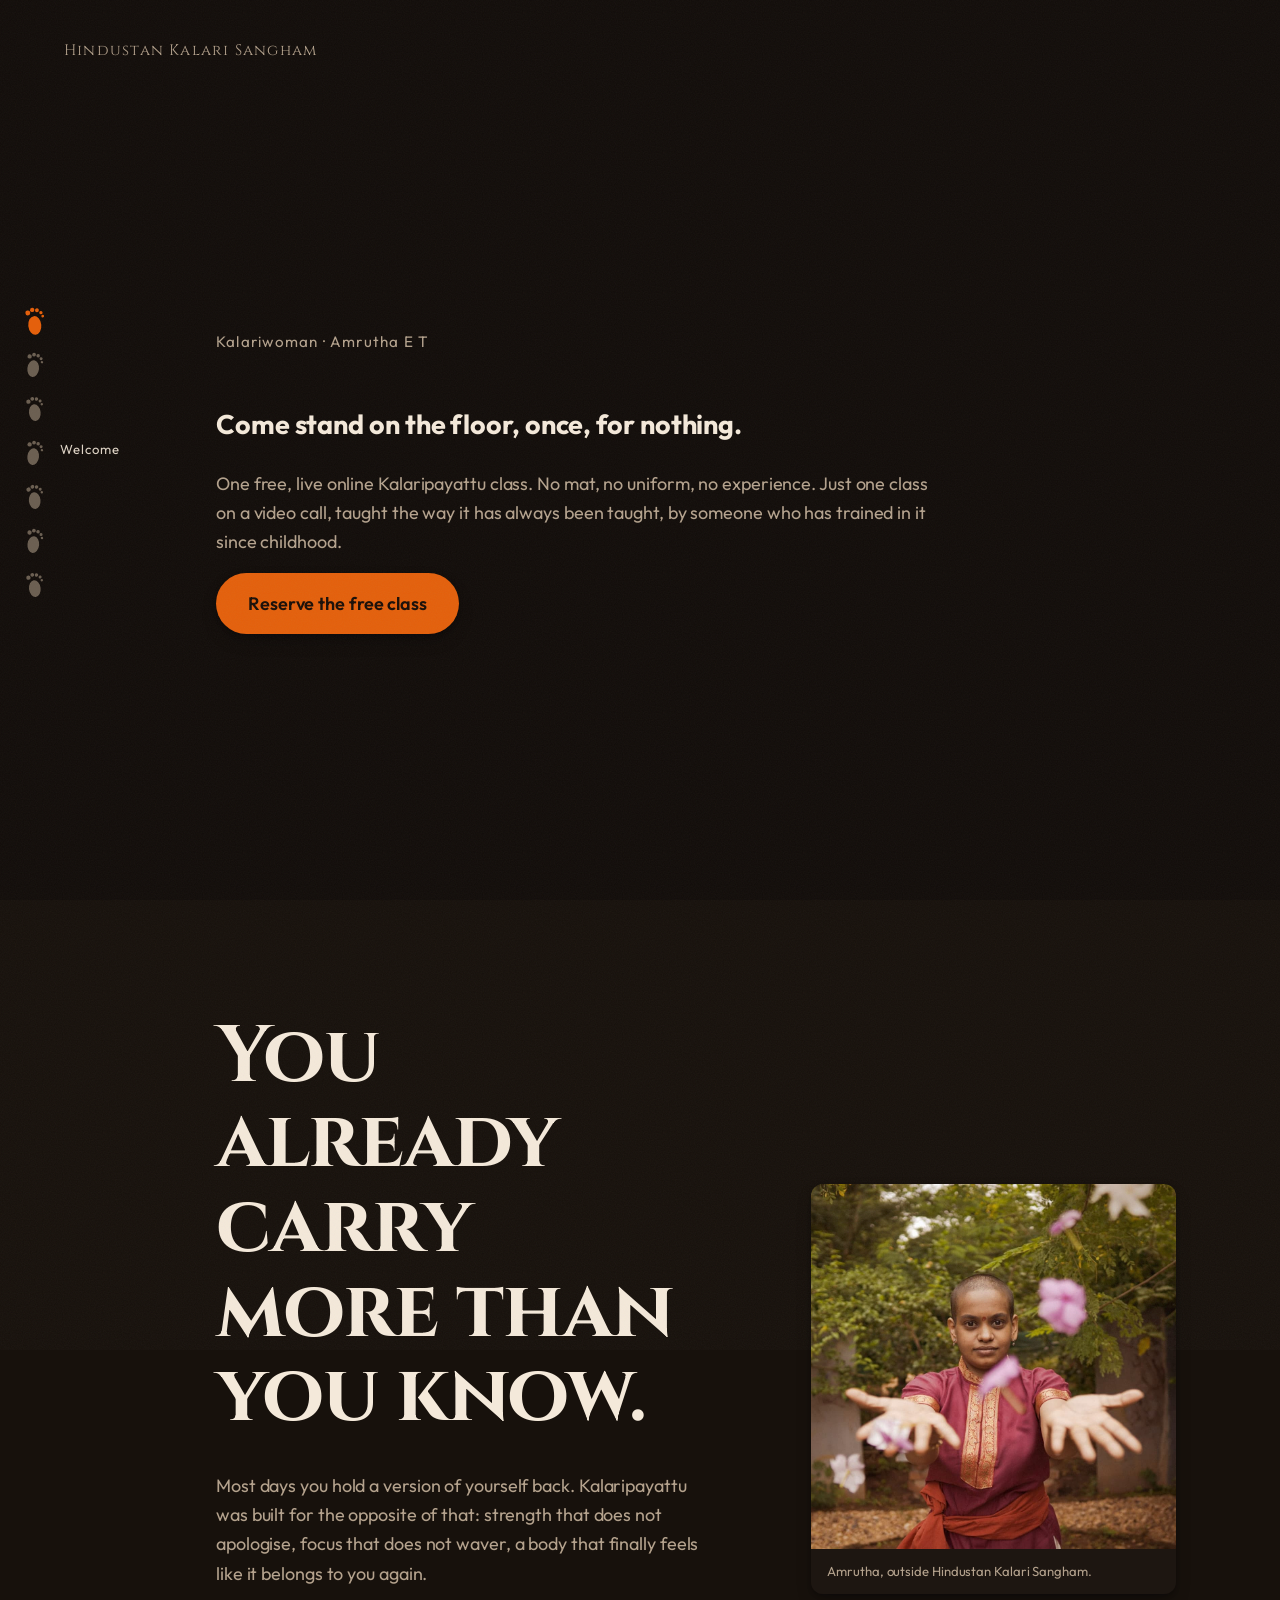
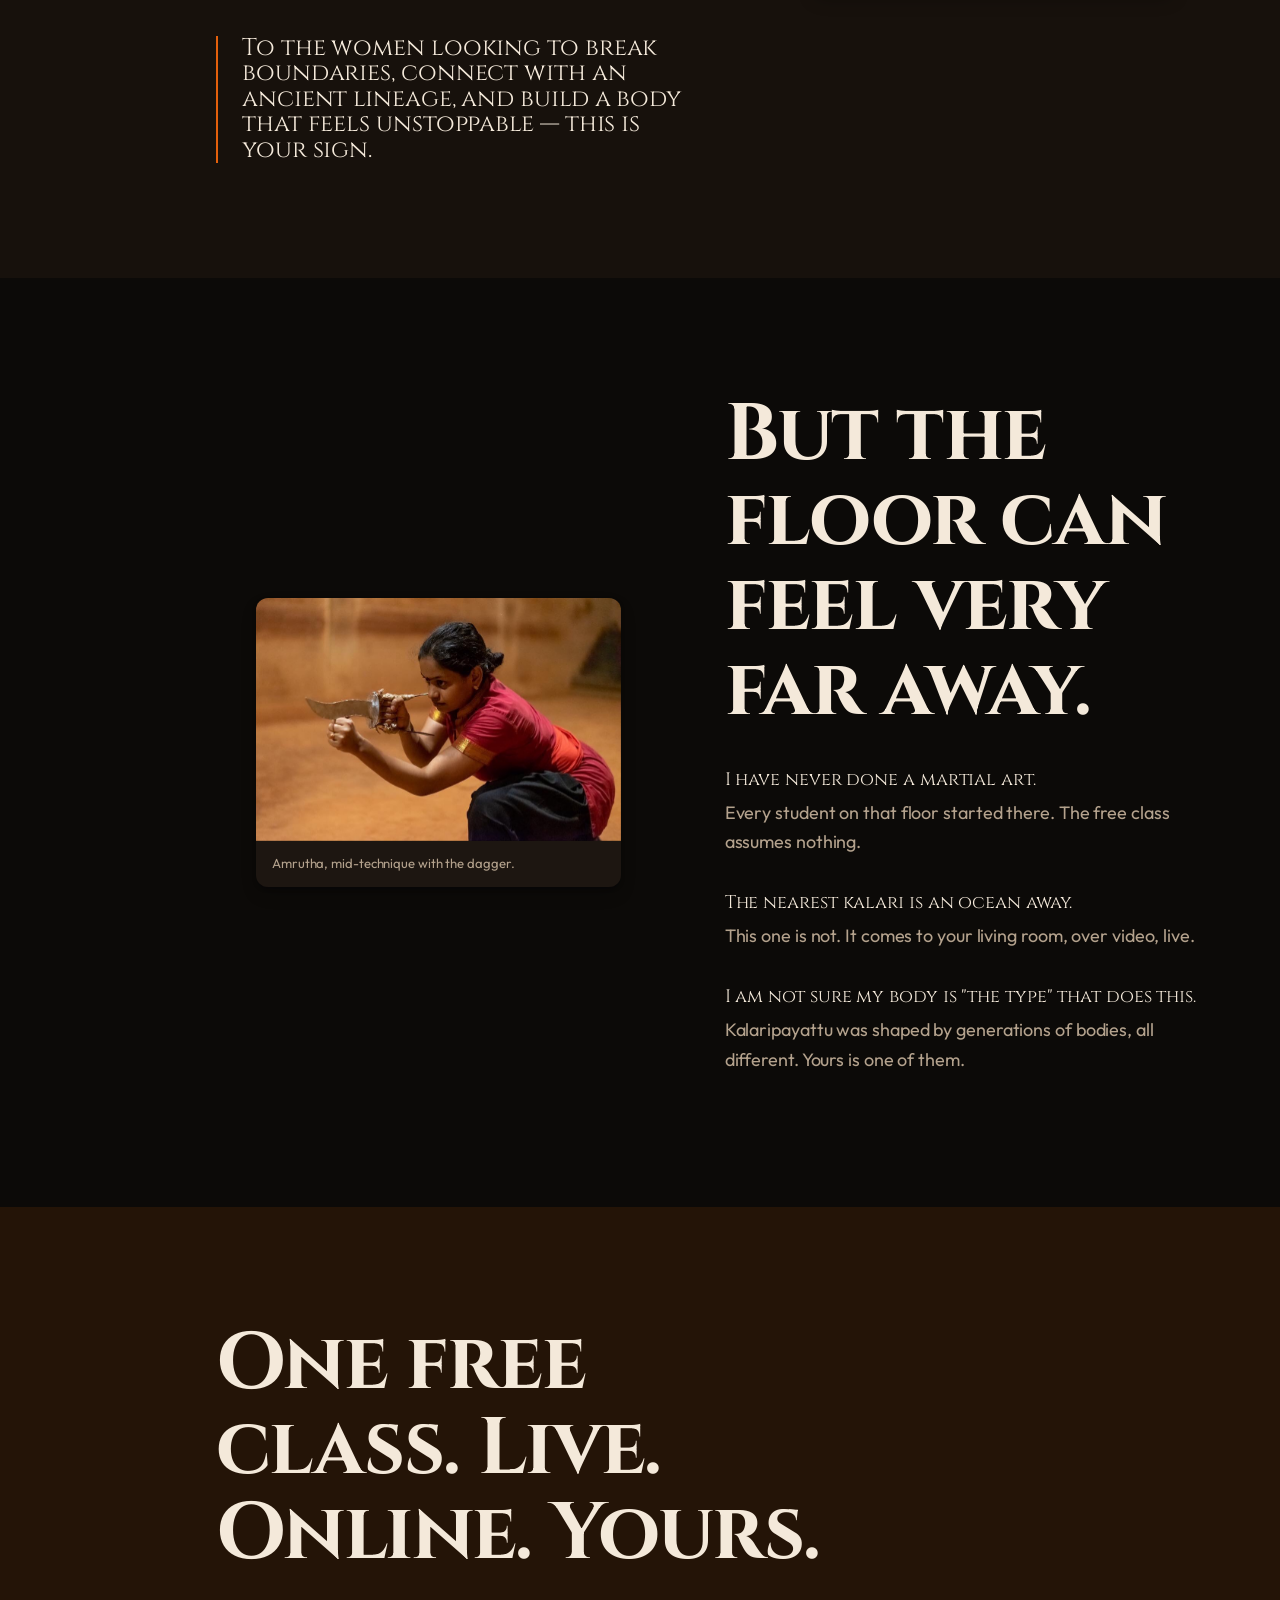
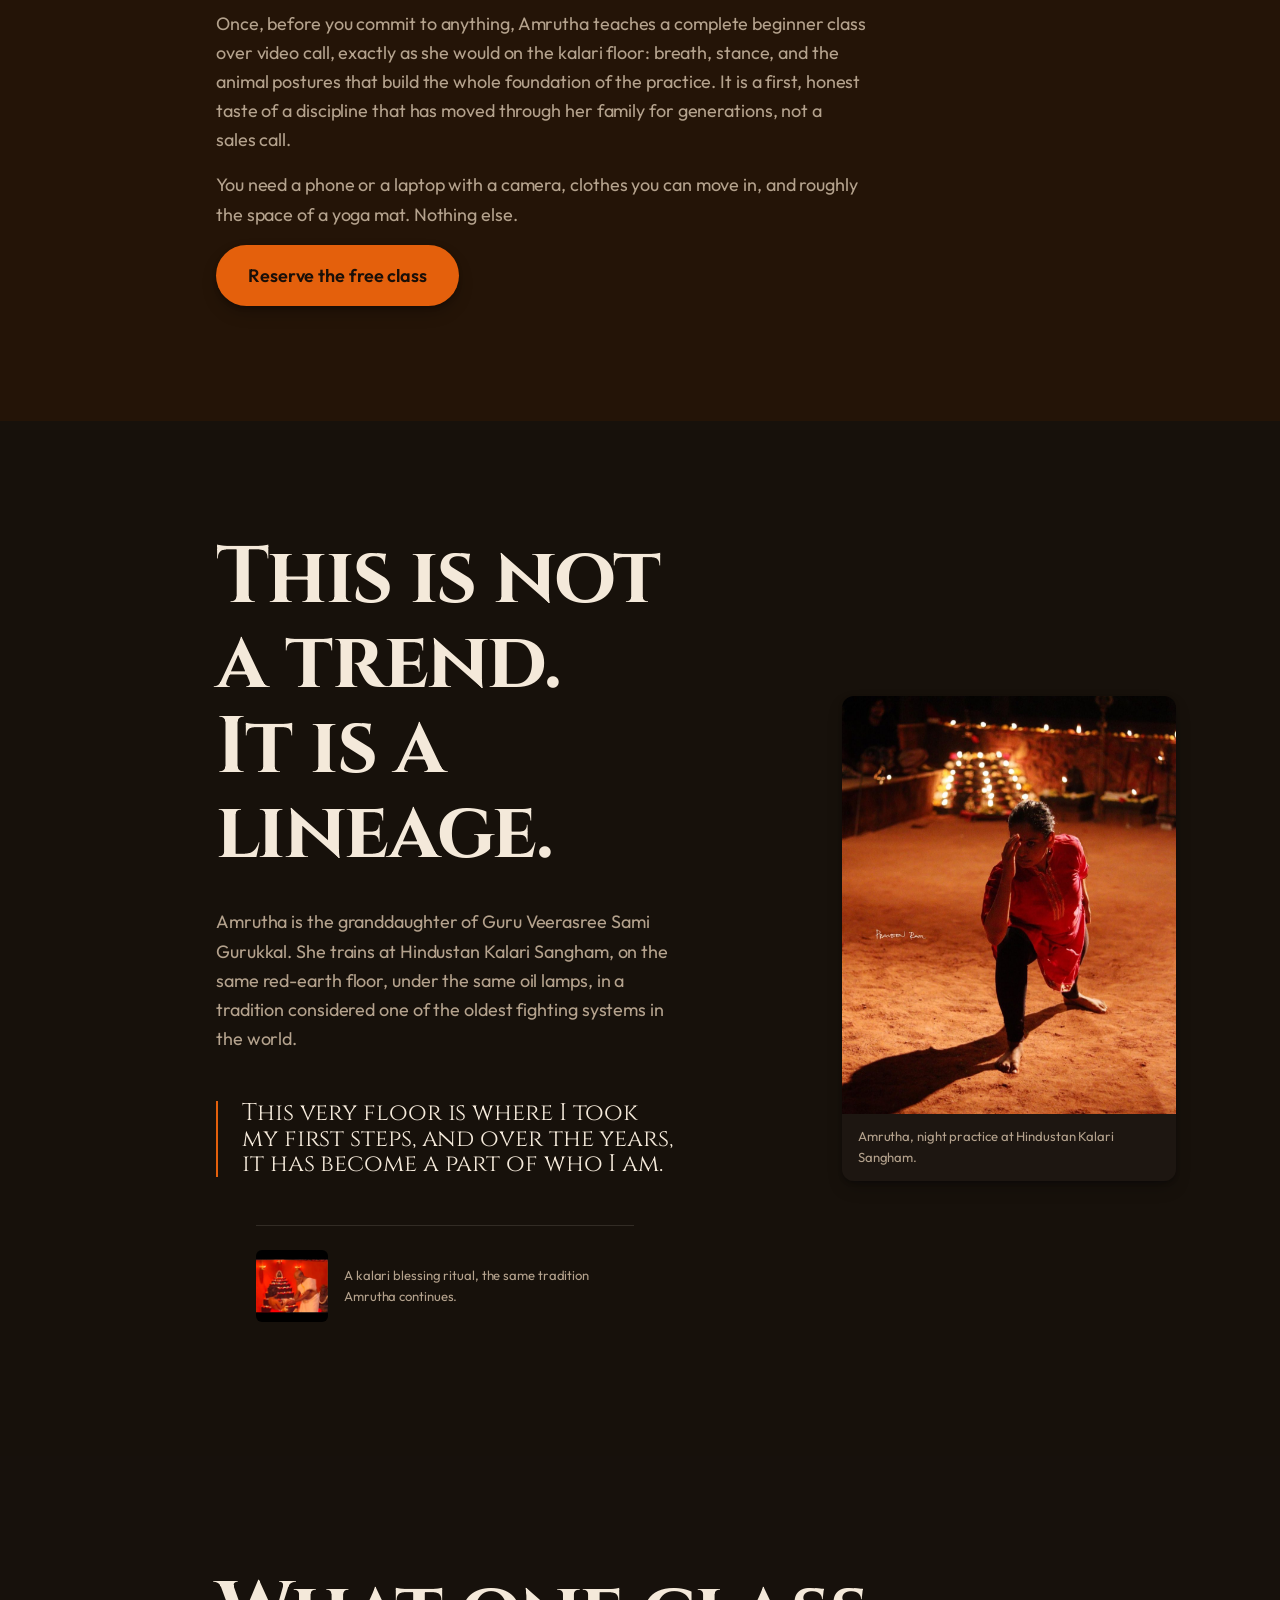
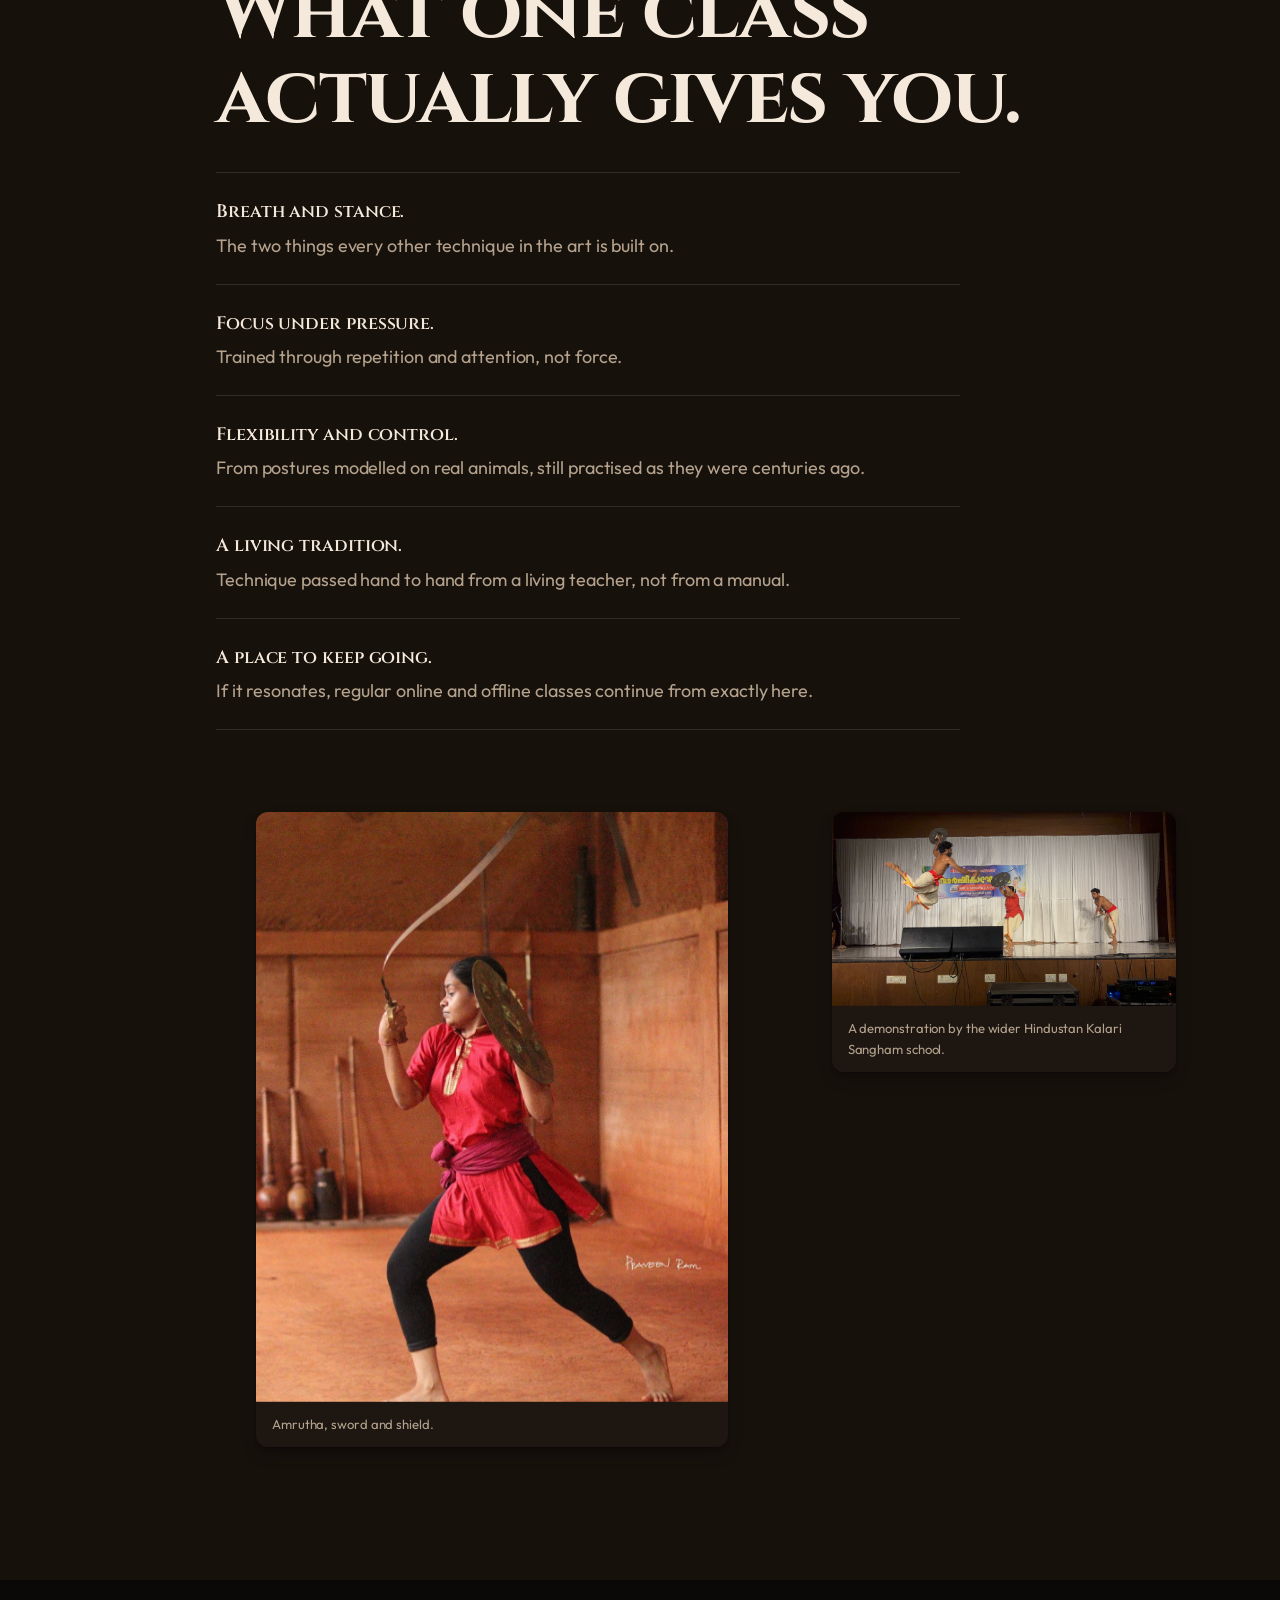
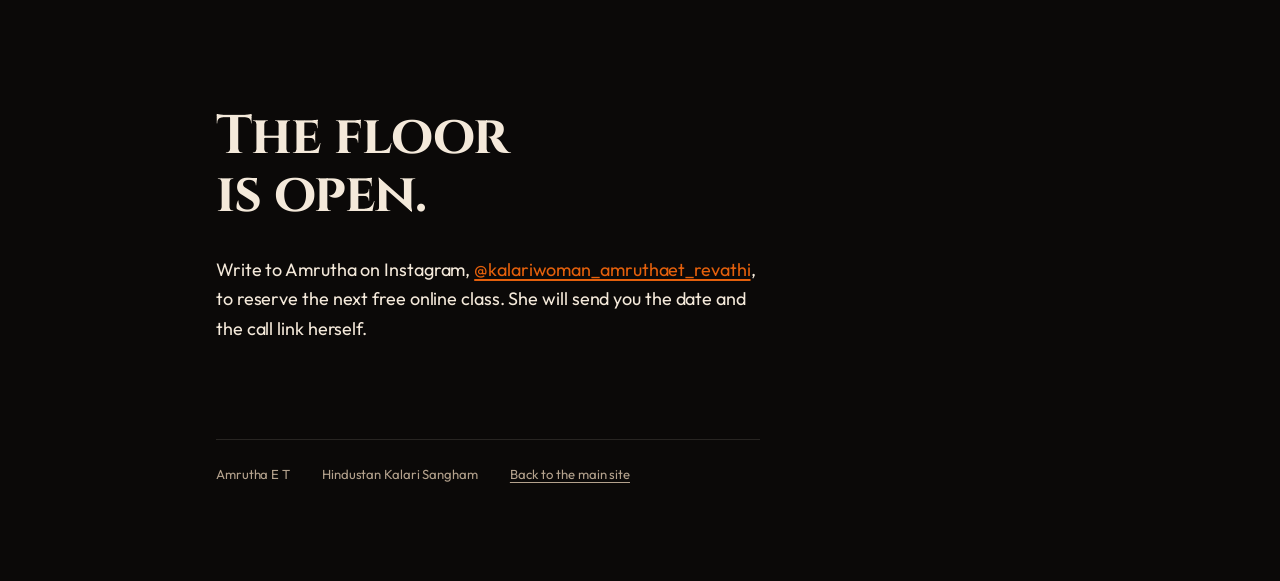
==== free-class.html @ 34920c7f "Add free online class landing page Chaptered-editorial landing page (via the scroll-craft and fronte" ====
<!doctype html>
<html lang="en">
<head>
<meta charset="utf-8">
<meta name="viewport" content="width=device-width, initial-scale=1, viewport-fit=cover">
<title>Amrutha E T · Free Online Kalaripayattu Class</title>
<meta name="description" content="Join a free, live online Kalaripayattu class with Amrutha E T, granddaughter of Guru Veerasree Sami Gurukkal. No experience or equipment needed.">
<link rel="icon" href="data:image/svg+xml,<svg xmlns='http://www.w3.org/2000/svg' viewBox='0 0 32 32'><rect width='32' height='32' rx='7' fill='%23120D0A'/><circle cx='16' cy='16' r='7' fill='%23E4600C'/></svg>">
<link rel="preconnect" href="https://fonts.googleapis.com">
<link rel="preconnect" href="https://fonts.gstatic.com" crossorigin>
<link href="https://fonts.googleapis.com/css2?family=Cinzel:wght@500;600;700&family=Outfit:wght@300;400;500;600&display=swap" rel="stylesheet">
<link rel="stylesheet" href="scrollcraft.css">
<link rel="stylesheet" href="free-class.css">
</head>
<body>

<div class="sc-grain" aria-hidden="true"></div>

<p class="fc-mast"><a href="index.html">Hindustan Kalari Sangham</a></p>

<nav class="fc-rail" aria-label="Chapters on this page">
  <ol style="list-style:none;margin:0;padding:0;display:contents;">
    <li class="fc-rail__item" data-chapter="0" style="--fc-rot:-6deg">
      <span class="fc-rail__print" aria-hidden="true"><svg viewBox="0 0 24 32" fill="currentColor"><ellipse cx="12" cy="20" rx="7" ry="10"/><circle cx="6" cy="6" r="2.6"/><circle cx="11" cy="3.2" r="2.3"/><circle cx="16" cy="4" r="2.1"/><circle cx="20" cy="7" r="1.8"/><circle cx="21.5" cy="11" r="1.5"/></svg></span>
      <span class="fc-rail__label">Welcome</span>
    </li>
    <li class="fc-rail__item" data-chapter="1" style="--fc-rot:7deg">
      <span class="fc-rail__print" aria-hidden="true"><svg viewBox="0 0 24 32" fill="currentColor"><ellipse cx="12" cy="20" rx="7" ry="10"/><circle cx="6" cy="6" r="2.6"/><circle cx="11" cy="3.2" r="2.3"/><circle cx="16" cy="4" r="2.1"/><circle cx="20" cy="7" r="1.8"/><circle cx="21.5" cy="11" r="1.5"/></svg></span>
      <span class="fc-rail__label">Recognition</span>
    </li>
    <li class="fc-rail__item" data-chapter="2" style="--fc-rot:-7deg">
      <span class="fc-rail__print" aria-hidden="true"><svg viewBox="0 0 24 32" fill="currentColor"><ellipse cx="12" cy="20" rx="7" ry="10"/><circle cx="6" cy="6" r="2.6"/><circle cx="11" cy="3.2" r="2.3"/><circle cx="16" cy="4" r="2.1"/><circle cx="20" cy="7" r="1.8"/><circle cx="21.5" cy="11" r="1.5"/></svg></span>
      <span class="fc-rail__label">The doubt</span>
    </li>
    <li class="fc-rail__item" data-chapter="3" style="--fc-rot:7deg">
      <span class="fc-rail__print" aria-hidden="true"><svg viewBox="0 0 24 32" fill="currentColor"><ellipse cx="12" cy="20" rx="7" ry="10"/><circle cx="6" cy="6" r="2.6"/><circle cx="11" cy="3.2" r="2.3"/><circle cx="16" cy="4" r="2.1"/><circle cx="20" cy="7" r="1.8"/><circle cx="21.5" cy="11" r="1.5"/></svg></span>
      <span class="fc-rail__label">The offer</span>
    </li>
    <li class="fc-rail__item" data-chapter="4" style="--fc-rot:-6deg">
      <span class="fc-rail__print" aria-hidden="true"><svg viewBox="0 0 24 32" fill="currentColor"><ellipse cx="12" cy="20" rx="7" ry="10"/><circle cx="6" cy="6" r="2.6"/><circle cx="11" cy="3.2" r="2.3"/><circle cx="16" cy="4" r="2.1"/><circle cx="20" cy="7" r="1.8"/><circle cx="21.5" cy="11" r="1.5"/></svg></span>
      <span class="fc-rail__label">Lineage</span>
    </li>
    <li class="fc-rail__item" data-chapter="5" style="--fc-rot:6deg">
      <span class="fc-rail__print" aria-hidden="true"><svg viewBox="0 0 24 32" fill="currentColor"><ellipse cx="12" cy="20" rx="7" ry="10"/><circle cx="6" cy="6" r="2.6"/><circle cx="11" cy="3.2" r="2.3"/><circle cx="16" cy="4" r="2.1"/><circle cx="20" cy="7" r="1.8"/><circle cx="21.5" cy="11" r="1.5"/></svg></span>
      <span class="fc-rail__label">What you gain</span>
    </li>
    <li class="fc-rail__item" data-chapter="6" style="--fc-rot:-7deg">
      <span class="fc-rail__print" aria-hidden="true"><svg viewBox="0 0 24 32" fill="currentColor"><ellipse cx="12" cy="20" rx="7" ry="10"/><circle cx="6" cy="6" r="2.6"/><circle cx="11" cy="3.2" r="2.3"/><circle cx="16" cy="4" r="2.1"/><circle cx="20" cy="7" r="1.8"/><circle cx="21.5" cy="11" r="1.5"/></svg></span>
      <span class="fc-rail__label">Reserve</span>
    </li>
  </ol>
</nav>

<main id="top">

  <section class="chapter chapter--hero" data-chapter="0">
    <div class="sc-wrap">
      <div class="sc-stack" data-sc-in data-sc-stagger="80">
        <p class="fc-hero__eyebrow">Kalariwoman · Amrutha E T</p>
        <h1>Come stand on the floor, once, for nothing.</h1>
        <p class="sc-body">One free, live online Kalaripayattu class. No mat, no uniform, no
          experience. Just one class on a video call, taught the way it has always been
          taught, by someone who has trained in it since childhood.</p>
        <a class="fc-btn" href="https://www.instagram.com/kalariwoman_amruthaet_revathi/" target="_blank" rel="noopener">Reserve the free class</a>
      </div>
    </div>
  </section>

  <section class="chapter chapter--recognition" data-chapter="1" id="recognition">
    <div class="sc-wrap fc-grid fc-grid--media-right">
      <div class="sc-stack" data-sc-in data-sc-stagger="70">
        <h2>You already carry more than you know.</h2>
        <p class="sc-body">Most days you hold a version of yourself back. Kalaripayattu was
          built for the opposite of that: strength that does not apologise, focus that does
          not waver, a body that finally feels like it belongs to you again.</p>
        <blockquote class="fc-quote">To the women looking to break boundaries, connect with
          an ancient lineage, and build a body that feels unstoppable &mdash; this is your
          sign.</blockquote>
      </div>
      <figure class="fc-media" data-sc-reveal="right" data-sc-reveal-at="0.1 0.6">
        <img src="images/post-5-hq.jpg" width="1080" height="1080" loading="lazy"
             data-sc-parallax="0.5"
             alt="Amrutha E T standing among flowering trees outside the kalari, arms open.">
        <figcaption>Amrutha, outside Hindustan Kalari Sangham.</figcaption>
      </figure>
    </div>
  </section>

  <section class="chapter chapter--tension" data-chapter="2" id="tension">
    <div class="sc-wrap fc-grid fc-grid--media-left">
      <figure class="fc-media" data-sc-reveal="left" data-sc-reveal-at="0.1 0.6">
        <img src="images/post-3-hq.jpg" width="959" height="639" loading="lazy"
             data-sc-parallax="0.5"
             alt="Amrutha E T mid-technique with a dagger, completely still, focused.">
        <figcaption>Amrutha, mid-technique with the dagger.</figcaption>
      </figure>
      <div class="sc-stack" data-sc-in data-sc-stagger="70">
        <h2>But the floor can feel very far away.</h2>
        <dl class="fc-doubts">
          <dt>I have never done a martial art.</dt>
          <dd>Every student on that floor started there. The free class assumes nothing.</dd>
          <dt>The nearest kalari is an ocean away.</dt>
          <dd>This one is not. It comes to your living room, over video, live.</dd>
          <dt>I am not sure my body is "the type" that does this.</dt>
          <dd>Kalaripayattu was shaped by generations of bodies, all different. Yours is one of them.</dd>
        </dl>
      </div>
    </div>
  </section>

  <section class="chapter chapter--turn" data-chapter="3" id="turn">
    <div class="sc-wrap">
      <div class="sc-stack" data-sc-in data-sc-stagger="70" style="max-width:56ch;">
        <h2>One free class. Live. Online. Yours.</h2>
        <p class="sc-body">Once, before you commit to anything, Amrutha teaches a complete
          beginner class over video call, exactly as she would on the kalari floor: breath,
          stance, and the animal postures that build the whole foundation of the practice.
          It is a first, honest taste of a discipline that has moved through her family for
          generations, not a sales call.</p>
        <p class="sc-body">You need a phone or a laptop with a camera, clothes you can move
          in, and roughly the space of a yoga mat. Nothing else.</p>
        <a class="fc-btn" href="https://www.instagram.com/kalariwoman_amruthaet_revathi/" target="_blank" rel="noopener">Reserve the free class</a>
      </div>
    </div>
  </section>

  <section class="chapter chapter--substance" data-chapter="4" id="lineage">
    <div class="sc-wrap fc-grid fc-grid--media-right">
      <div class="sc-stack" data-sc-in data-sc-stagger="80">
        <h2>This is not a trend. It is a lineage.</h2>
        <p class="sc-body">Amrutha is the granddaughter of Guru Veerasree Sami Gurukkal. She
          trains at Hindustan Kalari Sangham, on the same red-earth floor, under the same oil
          lamps, in a tradition considered one of the oldest fighting systems in the world.</p>
        <blockquote class="fc-quote">This very floor is where I took my first steps, and over
          the years, it has become a part of who I am.</blockquote>
        <figure class="fc-lineage">
          <img src="images/profile-hq.jpg" width="320" height="320" loading="lazy"
               alt="An elder guru tying a ceremonial thread on a young student during a kalari blessing ritual, oil lamps and offerings behind them.">
          <figcaption>A kalari blessing ritual, the same tradition Amrutha continues.</figcaption>
        </figure>
      </div>
      <figure class="fc-media" data-sc-reveal="up" data-sc-reveal-at="0.1 0.6">
        <img src="images/post-6-hq.jpg" width="1122" height="1403" loading="lazy"
             data-sc-parallax="0.6"
             alt="Amrutha E T in a night ritual on the red-earth kalari floor, hand raised to her forehead, oil lamps lit behind her.">
        <figcaption>Amrutha, night practice at Hindustan Kalari Sangham.</figcaption>
      </figure>
    </div>
  </section>

  <section class="chapter chapter--range" data-chapter="5" id="benefits">
    <div class="sc-wrap">
      <div class="sc-stack" data-sc-in data-sc-stagger="70">
        <h2>What one class actually gives you.</h2>
        <ul class="fc-benefits">
          <li><strong>Breath and stance.</strong> <span>The two things every other technique in the art is built on.</span></li>
          <li><strong>Focus under pressure.</strong> <span>Trained through repetition and attention, not force.</span></li>
          <li><strong>Flexibility and control.</strong> <span>From postures modelled on real animals, still practised as they were centuries ago.</span></li>
          <li><strong>A living tradition.</strong> <span>Technique passed hand to hand from a living teacher, not from a manual.</span></li>
          <li><strong>A place to keep going.</strong> <span>If it resonates, regular online and offline classes continue from exactly here.</span></li>
        </ul>
      </div>
      <div class="fc-range__media">
        <figure class="fc-media" data-sc-reveal="up" data-sc-reveal-at="0.15 0.6">
          <img src="images/post-2-hq.jpg" width="1052" height="1315" loading="lazy"
               data-sc-tilt="6"
               alt="Amrutha E T in a sword and shield fighting stance.">
          <figcaption>Amrutha, sword and shield.</figcaption>
        </figure>
        <figure class="fc-media" data-sc-reveal="up" data-sc-reveal-at="0.2 0.65">
          <img src="images/post-1-hq.jpg" width="3840" height="2160" loading="lazy"
               data-sc-tilt="6"
               alt="A Kalaripayattu demonstration on stage by the wider school, a performer mid-jump strike.">
          <figcaption>A demonstration by the wider Hindustan Kalari Sangham school.</figcaption>
        </figure>
      </div>
    </div>
  </section>

  <section class="chapter chapter--close" data-chapter="6" id="join">
    <div class="sc-wrap">
      <div class="fc-colophon sc-stack" data-sc-in data-sc-stagger="70">
        <h2>The floor is open.</h2>
        <p class="fc-ask">Write to Amrutha on Instagram,
          <a class="fc-line-link" href="https://www.instagram.com/kalariwoman_amruthaet_revathi/" target="_blank" rel="noopener">@kalariwoman_amruthaet_revathi</a>,
          to reserve the next free online class. She will send you the date and the call
          link herself.</p>
        <div class="fc-foot">
          <span>Amrutha E T</span>
          <span>Hindustan Kalari Sangham</span>
          <a href="index.html">Back to the main site</a>
        </div>
      </div>
    </div>
  </section>

</main>

<script src="scrollcraft.js"></script>
<script>ScrollCraft.mount(document.body);</script>
<script src="free-class.js"></script>
</body>
</html>
---- scrollcraft.css ----
/* ============================================================================
   scrollcraft.css: the taste floor
   ----------------------------------------------------------------------------
   Two layers, and the split matters:

     TOKENS   what you override per brand. Colour roles, the type ramp, the
              spacing scale, elevation, motion. A brand is ~12 values.
     DEVICES  what the engine drives. Do not restyle these to taste; they are
              the mechanism. Style your own markup instead.

   Nothing here draws a "component". There are no card, badge, or pill classes,
   because a stylesheet that ships those is how every page built on it ends up
   with the same shapes. You get a floor and a vocabulary; the composition is
   yours.
   ========================================================================== */

/* ---------------------------------------------------------------- tokens -- */
:root {
  /* --- colour roles. Override these six and the page is rebranded. -------- */
  --sc-canvas:      #08090b;   /* the page ground. Drift interpolates this.   */
  --sc-surface:     #101217;   /* anything raised off the ground             */
  --sc-ink:         #f4f2ef;   /* primary text                               */
  --sc-ink-soft:    #9a9ba1;   /* secondary text. Tinted, never flat gray.   */
  --sc-accent:      #d8ff3e;   /* ONE accent. It owns a region, not confetti. */
  --sc-accent-ink:  #08090b;   /* text that sits on the accent               */

  --sc-hairline:    color-mix(in oklab, var(--sc-ink) 12%, transparent);
  --sc-hairline-strong: color-mix(in oklab, var(--sc-ink) 22%, transparent);

  /* --- type. Two families max. Display carries voice, text carries prose. - */
  --sc-font-display: "Instrument Sans", "Geist", system-ui, sans-serif;
  --sc-font-text:    "Geist", system-ui, sans-serif;
  --sc-font-mono:    "Geist Mono", ui-monospace, monospace;

  /* Fluid ramp. Tracking tightens as size grows because a face set at 6rem
     with 0 tracking reads loose; this is optical correction, not decoration. */
  --sc-t-xs:   clamp(0.75rem, 0.72rem + 0.15vw, 0.82rem);
  --sc-t-sm:   clamp(0.875rem, 0.84rem + 0.18vw, 0.95rem);
  --sc-t-base: clamp(1rem, 0.96rem + 0.22vw, 1.125rem);
  --sc-t-lg:   clamp(1.2rem, 1.1rem + 0.5vw, 1.5rem);
  --sc-t-xl:   clamp(1.6rem, 1.35rem + 1.2vw, 2.25rem);
  --sc-t-2xl:  clamp(2.1rem, 1.6rem + 2.4vw, 3.4rem);
  --sc-t-3xl:  clamp(2.8rem, 1.9rem + 4.2vw, 5rem);
  --sc-t-4xl:  clamp(3.4rem, 1.9rem + 6.6vw, 7.5rem);

  --sc-track-tight:  -0.035em;
  --sc-track-snug:   -0.02em;
  --sc-track-normal: -0.005em;
  --sc-track-wide:    0.08em;

  --sc-leading-none: 0.94;
  --sc-leading-tight: 1.06;
  --sc-leading-body: 1.62;

  --sc-measure: 62ch;

  /* --- space. 4px base: the useful middle steps an 8-only scale misses. --- */
  --sc-1: 0.25rem;  --sc-2: 0.5rem;   --sc-3: 0.75rem;  --sc-4: 1rem;
  --sc-5: 1.5rem;   --sc-6: 2rem;     --sc-7: 3rem;     --sc-8: 4rem;
  --sc-9: 6rem;     --sc-10: 8rem;    --sc-11: 12rem;

  /* Section rhythm is fluid so a phone doesn't inherit desktop air. */
  --sc-section: clamp(4.5rem, 9vw, 11rem);
  --sc-gutter:  clamp(1.25rem, 5vw, 5.5rem);
  --sc-maxw:    82rem;

  /* --- radius. Pick one scale for the page and hold it. ------------------- */
  --sc-r-sm: 6px;  --sc-r-md: 12px;  --sc-r-lg: 20px;  --sc-r-pill: 999px;

  /* --- elevation. Every shadow has an offset AND a soft blur, and is tinted
         to the canvas hue. A zero-offset coloured halo is decoration, not
         depth, so there isn't one here. ---------------------------------- */
  --sc-shadow-color: 220 40% 2%;
  --sc-e1: 0 1px 2px hsl(var(--sc-shadow-color) / 0.28),
           0 2px 6px -1px hsl(var(--sc-shadow-color) / 0.20);
  --sc-e2: 0 2px 4px hsl(var(--sc-shadow-color) / 0.24),
           0 8px 18px -4px hsl(var(--sc-shadow-color) / 0.30);
  --sc-e3: 0 4px 8px hsl(var(--sc-shadow-color) / 0.22),
           0 18px 40px -8px hsl(var(--sc-shadow-color) / 0.38),
           0 48px 90px -24px hsl(var(--sc-shadow-color) / 0.30);

  /* Edge light: a 1px top highlight sells a raised surface better than any
     amount of blur, because real raised things catch light on their lip. */
  --sc-edge: inset 0 1px 0 color-mix(in oklab, var(--sc-ink) 10%, transparent);

  /* --- motion. Built-in CSS easings are too weak for UI. ------------------ */
  --sc-ease-out:    cubic-bezier(0.23, 1, 0.32, 1);
  --sc-ease-in-out: cubic-bezier(0.77, 0, 0.175, 1);
  --sc-ease-drawer: cubic-bezier(0.32, 0.72, 0, 1);
  --sc-d-fast: 160ms;  --sc-d-base: 240ms;  --sc-d-slow: 420ms;

  --sc-z-stage: 1; --sc-z-copy: 20; --sc-z-chrome: 60;
}

/* --------------------------------------------------------------- reset -- */
*, *::before, *::after { box-sizing: border-box; }
html { -webkit-text-size-adjust: 100%; scroll-behavior: smooth; }
@media (prefers-reduced-motion: reduce) { html { scroll-behavior: auto; } }

body {
  margin: 0;
  background: var(--sc-canvas);
  color: var(--sc-ink);
  font-family: var(--sc-font-text);
  font-size: var(--sc-t-base);
  line-height: var(--sc-leading-body);
  letter-spacing: var(--sc-track-normal);
  -webkit-font-smoothing: antialiased;
  text-rendering: optimizeLegibility;
  font-synthesis-weight: none;
  overflow-x: clip;
}
img, video, canvas, svg { display: block; max-width: 100%; }
button, input, select, textarea { font: inherit; color: inherit; }

/* ------------------------------------------------- the browser surfaces --
   The parts you did not draw still carry the design. Selection, caret, focus
   ring, scrollbar and tabular numerals all ship with defaults that belong to no
   design system. Theming them is the cheapest signal that a page was built
   rather than assembled, and it is the step that gets skipped most reliably. */
::selection { background: var(--sc-accent); color: var(--sc-accent-ink); }
:root { caret-color: var(--sc-accent); accent-color: var(--sc-accent); }
:focus-visible {
  outline: 2px solid var(--sc-accent);
  outline-offset: 3px;
  border-radius: var(--sc-r-sm);
}
:where(a) { color: inherit; text-decoration-thickness: 1px; text-underline-offset: 0.22em; }
@supports (scrollbar-color: auto) {
  html { scrollbar-color: color-mix(in oklab, var(--sc-ink) 26%, transparent) transparent; scrollbar-width: thin; }
}
:where(table, .sc-nums, [data-sc-count]) { font-variant-numeric: tabular-nums; }

/* ----------------------------------------------------------- typography -- */
.sc-display {
  font-family: var(--sc-font-display);
  font-weight: 500;
  line-height: var(--sc-leading-none);
  letter-spacing: var(--sc-track-tight);
  text-wrap: balance;
  margin: 0;
}
.sc-display--xl { font-size: var(--sc-t-4xl); }
.sc-display--lg { font-size: var(--sc-t-3xl); }
.sc-display--md { font-size: var(--sc-t-2xl); letter-spacing: var(--sc-track-snug); }
.sc-lede {
  font-size: var(--sc-t-lg);
  line-height: 1.44;
  letter-spacing: var(--sc-track-snug);
  color: var(--sc-ink);
  max-width: 46ch;
  text-wrap: pretty;
  margin: 0;
}
.sc-body { max-width: var(--sc-measure); color: var(--sc-ink-soft); text-wrap: pretty; margin: 0; }
.sc-label {
  font-family: var(--sc-font-mono);
  font-size: var(--sc-t-xs);
  letter-spacing: var(--sc-track-wide);
  text-transform: uppercase;
  color: var(--sc-ink-soft);
}

/* ---------------------------------------------------------------- layout -- */
.sc-wrap { width: 100%; max-width: var(--sc-maxw); margin-inline: auto; padding-inline: var(--sc-gutter); }
.sc-section { padding-block: var(--sc-section); }
/* More space above a heading than below it: the gap belongs to the boundary,
   not to the pair. */
.sc-stack > * + * { margin-top: var(--sc-4); }
.sc-stack > :is(h1,h2,h3) { margin-top: var(--sc-7); }
.sc-stack > :is(h1,h2,h3):first-child { margin-top: 0; }
.sc-rule { height: 1px; border: 0; background: var(--sc-hairline); margin: 0; }

/* =============================================================== DEVICES ==
   Driven by the engine. Restyle your own markup, not these.                */

.sc-act--pinned { position: relative; }
.sc-stage {
  position: sticky; top: 0;
  height: 100vh; height: 100svh;
  overflow: clip;
  z-index: var(--sc-z-stage);
}

/* scrub / sequence media */
.sc-stage :is(video[data-sc-scrub], canvas[data-sc-sequence], .sc-stage__poster) {
  position: absolute; inset: 0;
  width: 100%; height: 100%;
  object-fit: cover;
}
video[data-sc-scrub] { opacity: 0; transition: opacity 380ms var(--sc-ease-out); }
.sc-has-clip video[data-sc-scrub] { opacity: 1; }
/* The poster is a live frame-holder, not a placeholder: it stays up until a
   real video frame has painted, which is what stops the blank-stage flash. */
.sc-stage__poster { z-index: 0; transition: opacity 380ms var(--sc-ease-out); }
.sc-has-clip .sc-stage__poster { opacity: 0; }

/* A scrim only where text sits. A full-frame darkening layer flattens the
   image everywhere to fix contrast in one corner. */
.sc-scrim {
  position: absolute; inset: 0; pointer-events: none; z-index: 1;
  background: linear-gradient(
    var(--sc-scrim-angle, 180deg),
    color-mix(in oklab, var(--sc-canvas) var(--sc-scrim-a, 78%), transparent) 0%,
    color-mix(in oklab, var(--sc-canvas) 30%, transparent) 42%,
    transparent 68%);
}
/* Point the scrim at the copy. A scrim gradient that darkens the top while the
   copy sits at the bottom fixes contrast nowhere and flattens the image
   everywhere, which is the most common way text-over-video goes wrong. */
.sc-scrim--bottom { --sc-scrim-angle: 0deg; }
.sc-scrim--left   { --sc-scrim-angle: 90deg; }
.sc-scrim--right  { --sc-scrim-angle: 270deg; }

/* Corner scrims, for copy anchored to a corner. An edge gradient has to darken
   a whole band across the frame to cover one corner; a corner gradient puts the
   density where the text is and leaves the rest of the image alone. Pair with
   .sc-copy--lead / .sc-copy--trail. */
.sc-scrim--lead {
  background: linear-gradient(to top right,
    color-mix(in oklab, var(--sc-canvas) 94%, transparent) 0%,
    color-mix(in oklab, var(--sc-canvas) 72%, transparent) 30%,
    color-mix(in oklab, var(--sc-canvas) 30%, transparent) 52%,
    transparent 72%);
}
.sc-scrim--trail {
  background: linear-gradient(to top left,
    color-mix(in oklab, var(--sc-canvas) 94%, transparent) 0%,
    color-mix(in oklab, var(--sc-canvas) 72%, transparent) 30%,
    color-mix(in oklab, var(--sc-canvas) 30%, transparent) 52%,
    transparent 72%);
}
/* A band across the bottom, for copy that spans the full width of the frame.
   That is what both corner anchors become below 860px, and it is also the right
   shape whenever the copy block is wider than a corner. */
.sc-scrim--band {
  background: linear-gradient(to top,
    color-mix(in oklab, var(--sc-canvas) 94%, transparent) 0%,
    color-mix(in oklab, var(--sc-canvas) 74%, transparent) 22%,
    color-mix(in oklab, var(--sc-canvas) 30%, transparent) 42%,
    transparent 58%);
}
.sc-scrim--vignette {
  background: radial-gradient(120% 90% at 50% 45%, transparent 40%,
              color-mix(in oklab, var(--sc-canvas) 70%, transparent) 100%);
}

/* copy over a stage.
   max-width is in rem, never ch. A `ch` on this container resolves against the
   CONTAINER's font-size (body size), not the display size of the heading inside
   it, so `max-width: 20ch` here silently produces a ~180px column and wraps a
   hero headline to six lines. Set a ch measure on the text element itself. */
.sc-copy {
  position: absolute; z-index: var(--sc-z-copy);
  inset-inline: var(--sc-gutter);
  max-width: min(46rem, 76vw);
  will-change: opacity, transform;
}
.sc-copy--lead   { left: var(--sc-gutter); bottom: clamp(3rem, 12vh, 9rem); }
/* inset-inline FIRST. It is the shorthand for left+right, so declaring it after
   `left: 50%` resets left to auto and the block drifts off the left edge. */
.sc-copy--center { inset-inline: auto; left: 50%; top: 50%; translate: -50% -50%; text-align: center; }
.sc-copy--trail  { inset-inline: auto; right: var(--sc-gutter); bottom: clamp(3rem, 12vh, 9rem); text-align: right; }

/* cue defaults: the engine writes opacity/transform inline, these are the
   pre-paint state so nothing flashes before the first read() */
[data-sc-cue] { opacity: 0; will-change: opacity, transform; }
.sc-ready [data-sc-cue] { transition: none; }

/* kinetic split */
.sc-split { display: inline-block; overflow: hidden; vertical-align: top; }
/* Descenders live below the baseline; a line mask clipped to the line box eats
   the tails off g, y, p, j. The padding buys them room back. */
.sc-split--line { display: block; padding-bottom: 0.14em; margin-bottom: -0.14em; }
.sc-split__i { display: inline-block; will-change: transform, opacity; }
.sc-is-split { opacity: 1 !important; }

/* horizontal rail */
[data-sc-pan] { display: flex; will-change: transform; }

/* reveal + parallax */
[data-sc-reveal] { will-change: clip-path; }
[data-sc-parallax] { will-change: transform; }

/* flow reveal (fires once) */
[data-sc-in], [data-sc-stagger] > * {
  opacity: 0;
  transform: translate3d(0, 14px, 0);
  transition: opacity 620ms var(--sc-ease-out), transform 620ms var(--sc-ease-out);
}
[data-sc-in].sc-in, [data-sc-stagger] > .sc-in { opacity: 1; transform: none; }

/* pointer devices */
[data-sc-tilt] { transform-style: preserve-3d; will-change: transform; }
[data-sc-magnet] { will-change: transform; }
/* isolation always; position only if nothing more specific already set it.
   Written with :where() (zero specificity) on purpose: a plain `position:
   relative` here has the same weight as `.sc-stage` and, being later in the
   file, silently wins. A stage carrying both attributes then stops being
   sticky and the whole act scrolls away instead of pinning. */
[data-sc-spotlight] { isolation: isolate; }
:where([data-sc-spotlight]) { position: relative; }
[data-sc-spotlight]::after {
  content: ""; position: absolute; inset: 0; pointer-events: none; z-index: 2;
  background: radial-gradient(
    28rem 28rem at calc(var(--sc-mx, 0.5) * 100%) calc(var(--sc-my, 0.5) * 100%),
    color-mix(in oklab, var(--sc-accent) 16%, transparent), transparent 70%);
  opacity: 0; transition: opacity var(--sc-d-slow) var(--sc-ease-out);
}
[data-sc-spotlight]:hover::after { opacity: 1; }

/* =========================================================== WORLDFLIGHT ==
   One fixed stage for the whole page. The only thing in document flow is the
   spacer, and it is empty. If you find yourself adding a section here, you want
   act mode instead: the moment a real block scrolls past the fixed stage, the
   page has a seam again and the whole point is gone.                        */

[data-sc-mode="worldflight"] { position: relative; }

.sc-world {
  position: fixed; inset: 0;
  overflow: clip;
  z-index: var(--sc-z-stage);
  background: var(--sc-canvas);
}

/* Every leg is mounted for the life of the page and stacked in the same box.
   The engine owns opacity, visibility and z-index here; do not set them. */
.sc-world__seg {
  position: absolute; inset: 0;
  opacity: 0;
  will-change: opacity;
}
.sc-world__seg > :is(video, img, canvas) {
  position: absolute; inset: 0;
  width: 100%; height: 100%;
  object-fit: cover;
}
/* The poster is the frame-holder AND the first camera move: the engine pushes
   it in slowly until a real decoded frame is available to replace it. */
.sc-world__poster {
  z-index: 0;
  transform-origin: 50% 50%;
  transition: opacity 420ms var(--sc-ease-out);
}
.sc-world__seg > video { z-index: 1; }
.sc-world__seg.sc-has-clip .sc-world__poster { opacity: 0; }
/* The act stylesheet lights a clip through its ancestor act. A worldflight leg
   has no act, so match the class the engine also writes on the clip itself. */
video[data-sc-scrub].sc-has-clip { opacity: 1; }

/* The copy layer is fixed too, and inert by default: the engine hands
   pointer-events back to a block only while it is actually legible. */
.sc-world__copy {
  position: fixed; inset: 0;
  z-index: var(--sc-z-copy);
  pointer-events: none;
}
.sc-world__scrim { position: absolute; inset: 0; pointer-events: none; z-index: 0; }
[data-sc-copy] {
  opacity: 0;
  pointer-events: none;
  will-change: opacity, transform;
}
.sc-ready [data-sc-copy] { transition: none; }

/* The track. Empty on purpose. */
.sc-world__spacer { pointer-events: none; }

/* scroll progress */
[data-sc-progress] {
  position: fixed; inset: 0 0 auto 0; height: 2px; z-index: var(--sc-z-chrome);
  background: var(--sc-accent); transform-origin: 0 50%; transform: scaleX(0);
  will-change: transform;
}

/* ----------------------------------------------------------- atmosphere --
   Depth is not only shadow. Grain keeps a flat dark ground from banding, and
   it is the difference between "a dark page" and "a lit room". */
.sc-grain { position: fixed; inset: 0; pointer-events: none; z-index: 3; opacity: 0.045; }
.sc-grain::before {
  content: ""; position: absolute; inset: -50%;
  background-image: url("data:image/svg+xml;utf8,<svg xmlns='http://www.w3.org/2000/svg' width='140' height='140'><filter id='n'><feTurbulence type='fractalNoise' baseFrequency='0.85' numOctaves='3'/></filter><rect width='140' height='140' filter='url(%23n)'/></svg>");
}

/* -------------------------------------------------------- reduced motion -- */
@media (prefers-reduced-motion: reduce) {
  /* Fewer and gentler, not zero. Opacity still carries the reveal so the page
     is comprehensible; every position change is dropped. */
  [data-sc-in], [data-sc-stagger] > * { transform: none; transition-duration: 220ms; }
  [data-sc-parallax], [data-sc-pan], .sc-split__i { transform: none !important; }
  /* A wipe is a position change too. Show reveal content settled. */
  [data-sc-reveal] { clip-path: none !important; }
  /* A rail's transform IS its navigation, not decoration. Zeroing it the way
     parallax and kinetic type are zeroed parks the act on its first screenful
     and makes everything past the fold unreachable: a device degrading into
     missing content. Hand the travel back to the reader as an ordinary scroll
     region instead, so the same items are all still gettable without motion.
     A build that would rather re-lay the rail out as a grid can still do that;
     this is the floor, not the ceiling. */
  [data-sc-act="pan"] .sc-stage,
  [data-sc-act="pan"] [data-sc-stage] {
    overflow-x: auto; overflow-y: hidden;
    overscroll-behavior-x: contain;
    scroll-snap-type: x proximity;
  }
  [data-sc-pan] > * { scroll-snap-align: center; }
  [data-sc-spotlight]::after { display: none; }
  /* A worldflight keeps its whole story here. No clip is ever fetched, so the
     posters are the film, and they cross-dissolve through exactly the same
     seams at exactly the same scroll positions. The push-in and the copy drift
     are the only things that go. */
  .sc-world__poster, [data-sc-copy] { transform: none !important; }
}

/* --------------------------------------------------------------- mobile -- */
@media (max-width: 860px) {
  .sc-copy { inset-inline: var(--sc-gutter); max-width: none; }
  .sc-copy--trail { text-align: left; }
  .sc-stage { height: 100svh; }
  /* .sc-copy--trail re-anchors to the left and spans the full width here, so a
     bottom-RIGHT corner gradient darkens the one corner the copy just left and
     guarantees a contrast failure over any bright clip. Point the density at
     the copy: the same band .sc-scrim--band paints. */
  .sc-scrim--trail {
    background: linear-gradient(to top,
      color-mix(in oklab, var(--sc-canvas) 94%, transparent) 0%,
      color-mix(in oklab, var(--sc-canvas) 74%, transparent) 22%,
      color-mix(in oklab, var(--sc-canvas) 30%, transparent) 42%,
      transparent 58%);
  }
}
---- free-class.css ----
/* Free Online Class landing page — theme + bespoke components.
   scrollcraft.css supplies the mechanism (.sc-*, [data-sc-*]); everything
   here is this page's own design, on top of the six-token rebrand below. */

:root {
  --sc-canvas:     #120D0A;
  --sc-surface:    #1D1611;
  --sc-ink:        #F4E9DA;
  --sc-ink-soft:   #B4A28D;
  --sc-accent:     #E4600C;
  --sc-accent-ink: #1A0F08;
  --sc-font-display: "Cinzel", "Iowan Old Style", serif;
  --sc-font-text:    "Outfit", system-ui, sans-serif;

  /* per-chapter grounds: hard cuts, one warm-dark family, not a drift */
  --fc-g0: #120D0A;
  --fc-g1: #17110C;
  --fc-g2: #0C0A08;
  --fc-g3: #241407;
  --fc-g4: #17110B;
  --fc-g5: #17110C;
  --fc-g6: #0B0908;
}

html { background: var(--fc-g0); }
body { background: var(--fc-g0); color: var(--sc-ink); font-family: var(--sc-font-text); }

/* ---------- masthead (no fixed CTA bar; small identity mark only) --------- */

.fc-mast {
  position: absolute;
  top: var(--sc-5);
  left: var(--sc-gutter);
  font-family: var(--sc-font-display);
  font-size: var(--sc-t-sm);
  letter-spacing: var(--sc-track-wide);
  color: var(--sc-ink-soft);
  z-index: var(--sc-z-chrome);
}
.fc-mast a { color: inherit; text-decoration: none; }
.fc-mast a:hover, .fc-mast a:focus-visible { color: var(--sc-ink); }

/* ---------- the footprint rail: folio + signature move -------------------- */

.fc-rail {
  position: fixed;
  z-index: var(--sc-z-chrome);
  top: 50%;
  left: var(--sc-5);
  translate: 0 -50%;
  display: flex;
  flex-direction: column;
  align-items: center;
  gap: var(--sc-5);
  list-style: none;
  margin: 0;
  padding: 0;
}

.fc-rail__item {
  display: flex;
  flex-direction: column;
  align-items: center;
  gap: var(--sc-2);
}

.fc-rail__print {
  width: 20px;
  height: 20px;
  color: var(--sc-ink-soft);
  opacity: 0.28;
  transform: scale(0.72) rotate(var(--fc-rot, 0deg));
  transition: opacity var(--sc-d-slow) var(--sc-ease-out),
              transform var(--sc-d-slow) var(--sc-ease-out),
              color var(--sc-d-slow) var(--sc-ease-out);
}
.fc-rail__item.is-passed .fc-rail__print { color: var(--sc-ink-soft); opacity: 0.55; transform: scale(1) rotate(var(--fc-rot, 0deg)); }
.fc-rail__item.is-active .fc-rail__print { color: var(--sc-accent); opacity: 1; transform: scale(1.12) rotate(var(--fc-rot, 0deg)); }

.fc-rail__label {
  position: absolute;
  left: calc(100% + var(--sc-4));
  top: 50%;
  translate: 0 -50%;
  white-space: nowrap;
  max-width: 8rem;
  overflow: hidden;
  text-overflow: ellipsis;
  font-size: var(--sc-t-xs);
  letter-spacing: var(--sc-track-wide);
  color: var(--sc-ink);
  opacity: 0;
  transform: translateX(-6px);
  transition: opacity var(--sc-d-base) var(--sc-ease-out), transform var(--sc-d-base) var(--sc-ease-out);
  pointer-events: none;
}
.fc-rail__item.is-active .fc-rail__label { opacity: 0.9; transform: translateX(0); }

@media (max-width: 900px) {
  .fc-rail { display: none; }
}

/* Reserve clearance so the rail + its label never overlaps chapter content. */
@media (min-width: 900px) {
  .chapter .sc-wrap { padding-left: max(var(--sc-gutter), 13.5rem); }
}
@media (prefers-reduced-motion: reduce) {
  .fc-rail__print, .fc-rail__label { transition: opacity 1ms linear; }
}

/* ---------- chapters: hard-cut grounds, no gradient between them --------- */

.chapter {
  position: relative;
  padding-block: var(--sc-section);
  background: var(--fc-g0);
}
.chapter--recognition { background: var(--fc-g1); }
.chapter--tension      { background: var(--fc-g2); }
.chapter--turn          { background: var(--fc-g3); }
.chapter--substance     { background: var(--fc-g4); }
.chapter--range         { background: var(--fc-g5); }
.chapter--close         { background: var(--fc-g6); }

.fc-grid {
  display: grid;
  gap: var(--sc-8);
  align-items: center;
}
@media (min-width: 900px) {
  .fc-grid--media-right { grid-template-columns: 1.05fr 0.95fr; }
  .fc-grid--media-left  { grid-template-columns: 0.95fr 1.05fr; }
  .fc-grid--media-left  .fc-media { order: -1; }
}

.fc-media {
  position: relative;
  border-radius: var(--sc-r-md);
  overflow: hidden;
  box-shadow: var(--sc-e2);
}
.fc-media img { display: block; width: 100%; height: auto; }
.fc-media figcaption {
  padding: var(--sc-3) var(--sc-4);
  font-size: var(--sc-t-xs);
  color: var(--sc-ink-soft);
  background: var(--sc-surface);
}

/* ---------- hero: title page. Type only, no media above the fold -------- */

.chapter--hero {
  min-height: 100svh;
  display: flex;
  align-items: center;
  padding-top: calc(var(--sc-section) + var(--sc-8));
}
.fc-hero__eyebrow {
  font-size: var(--sc-t-sm);
  color: var(--sc-ink-soft);
  letter-spacing: var(--sc-track-wide);
  margin: 0 0 var(--sc-5);
}
.fc-hero h1 {
  font-family: var(--sc-font-display);
  font-size: var(--sc-t-4xl);
  line-height: var(--sc-leading-none);
  letter-spacing: var(--sc-track-tight);
  margin: 0 0 var(--sc-6);
  max-width: 16ch;
  text-wrap: balance;
}
.fc-hero p.sc-body { font-size: var(--sc-t-lg); max-width: 46ch; margin-bottom: var(--sc-7); }
@media (max-width: 700px) {
  .fc-hero h1 { font-size: clamp(2.1rem, 8vw, 2.6rem); max-width: 13ch; }
}

/* ---------- headings shared across chapters ------------------------------ */

.chapter h2 {
  font-family: var(--sc-font-display);
  font-size: var(--sc-t-3xl);
  line-height: var(--sc-leading-tight);
  letter-spacing: var(--sc-track-snug);
  max-width: 18ch;
  text-wrap: balance;
  margin: 0 0 var(--sc-6);
}
.chapter .sc-body { font-size: var(--sc-t-base); }

/* ---------- CTA button (Turn chapter; the only button-shaped CTA) -------- */

.fc-btn {
  display: inline-flex;
  align-items: center;
  gap: var(--sc-2);
  padding: var(--sc-4) var(--sc-6);
  border-radius: var(--sc-r-pill);
  background: var(--sc-accent);
  color: var(--sc-accent-ink);
  font-size: var(--sc-t-base);
  font-weight: 600;
  text-decoration: none;
  box-shadow: var(--sc-e2);
  transition: transform var(--sc-d-fast) var(--sc-ease-out), box-shadow var(--sc-d-fast) var(--sc-ease-out);
}
.fc-btn:hover  { transform: translateY(-1px); box-shadow: var(--sc-e3); }
.fc-btn:active { transform: translateY(1px) scale(0.98); }
.fc-btn:focus-visible { outline: 2px solid var(--sc-ink); outline-offset: 3px; }

/* ---------- quote block --------------------------------------------------- */

.fc-quote {
  margin: var(--sc-7) 0 0;
  padding-left: var(--sc-5);
  border-left: 2px solid var(--sc-accent);
  font-family: var(--sc-font-display);
  font-size: var(--sc-t-lg);
  line-height: var(--sc-leading-tight);
  color: var(--sc-ink);
  max-width: 44ch;
}

/* ---------- tension: named doubts as a plain running list, not cards ----- */

.fc-doubts { max-width: var(--sc-measure); }
.fc-doubts dt {
  font-family: var(--sc-font-display);
  font-size: var(--sc-t-base);
  color: var(--sc-ink);
  margin-top: var(--sc-6);
}
.fc-doubts dt:first-child { margin-top: 0; }
.fc-doubts dd {
  margin: var(--sc-1) 0 0;
  color: var(--sc-ink-soft);
  max-width: var(--sc-measure);
}

/* ---------- range: annotated list, one accent rule per row, no cards ----- */

.fc-benefits { list-style: none; margin: 0; padding: 0; max-width: var(--sc-measure); }
.fc-benefits li {
  padding: var(--sc-5) 0;
  border-top: 1px solid var(--sc-hairline);
  display: grid;
  grid-template-columns: 1fr;
  gap: var(--sc-1);
}
.fc-benefits li:last-child { border-bottom: 1px solid var(--sc-hairline); }
.fc-benefits strong {
  font-family: var(--sc-font-display);
  font-weight: 600;
  color: var(--sc-ink);
}
.fc-benefits span { color: var(--sc-ink-soft); }

.fc-range__media {
  display: grid;
  gap: var(--sc-5);
  margin-top: var(--sc-8);
}
@media (min-width: 700px) {
  .fc-range__media { grid-template-columns: 1.3fr 1fr; align-items: start; }
}

/* ---------- substance (peak): quiet, spacious, largest weight ------------ */

.chapter--substance .fc-grid { gap: var(--sc-10); }
.chapter--substance h2 { max-width: 15ch; }
.fc-lineage {
  display: flex;
  align-items: center;
  gap: var(--sc-4);
  margin-top: var(--sc-7);
  padding-top: var(--sc-5);
  border-top: 1px solid var(--sc-hairline);
}
.fc-lineage img {
  width: 4.5rem;
  height: 4.5rem;
  object-fit: cover;
  border-radius: var(--sc-r-sm);
  flex: none;
}
.fc-lineage figcaption { font-size: var(--sc-t-xs); color: var(--sc-ink-soft); max-width: 28ch; }

/* ---------- close: colophon. Small type, CTA as running text ------------- */

.chapter--close { padding-block: var(--sc-10) var(--sc-9); }
.fc-colophon { max-width: 34rem; }
.fc-colophon h2 {
  font-size: var(--sc-t-2xl);
  max-width: 14ch;
}
.fc-colophon p { font-size: var(--sc-t-base); color: var(--sc-ink-soft); }
.fc-colophon .fc-ask { color: var(--sc-ink); }
.fc-colophon a.fc-line-link {
  color: var(--sc-accent);
  text-underline-offset: 3px;
  text-decoration-thickness: 1.5px;
}
.fc-foot {
  margin-top: var(--sc-9);
  padding-top: var(--sc-5);
  border-top: 1px solid var(--sc-hairline);
  display: flex;
  flex-wrap: wrap;
  gap: var(--sc-2) var(--sc-6);
  font-size: var(--sc-t-xs);
  color: var(--sc-ink-soft);
}
.fc-foot a { color: inherit; }
.fc-foot a:hover, .fc-foot a:focus-visible { color: var(--sc-ink); }
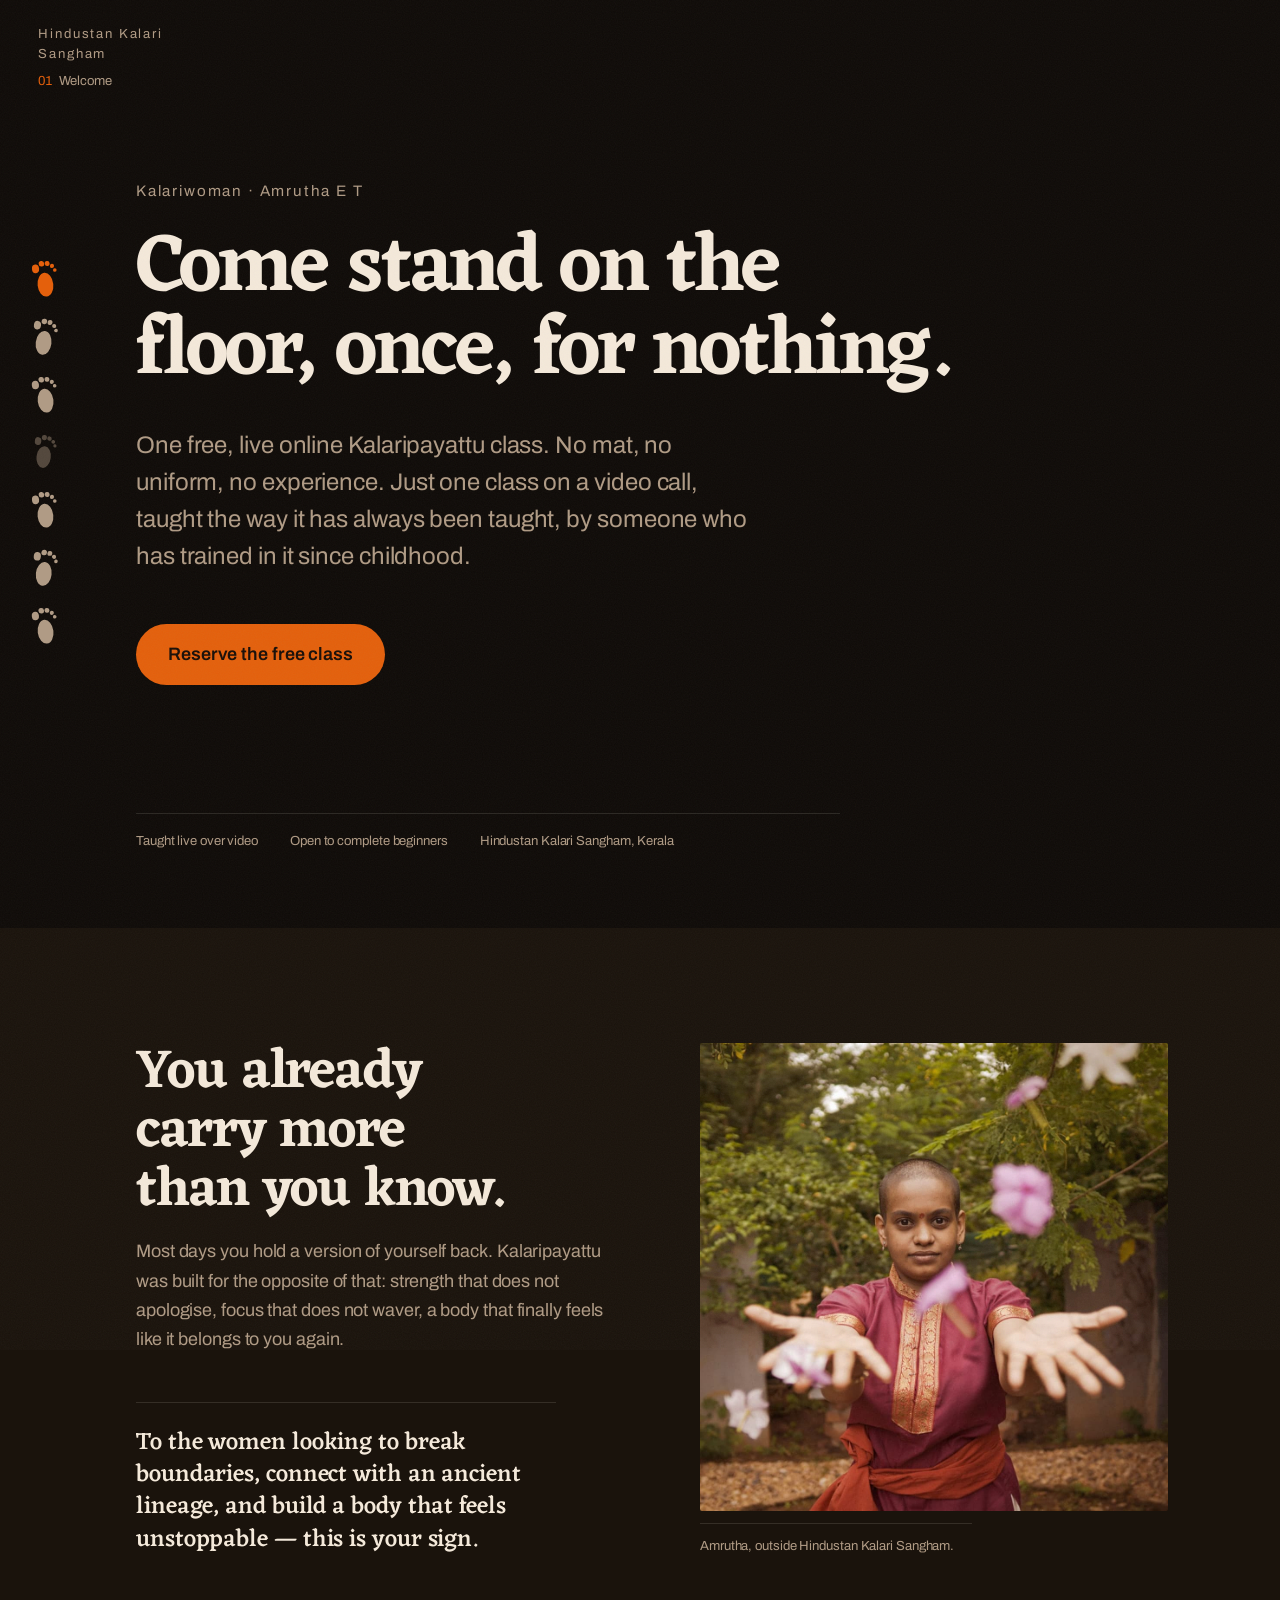
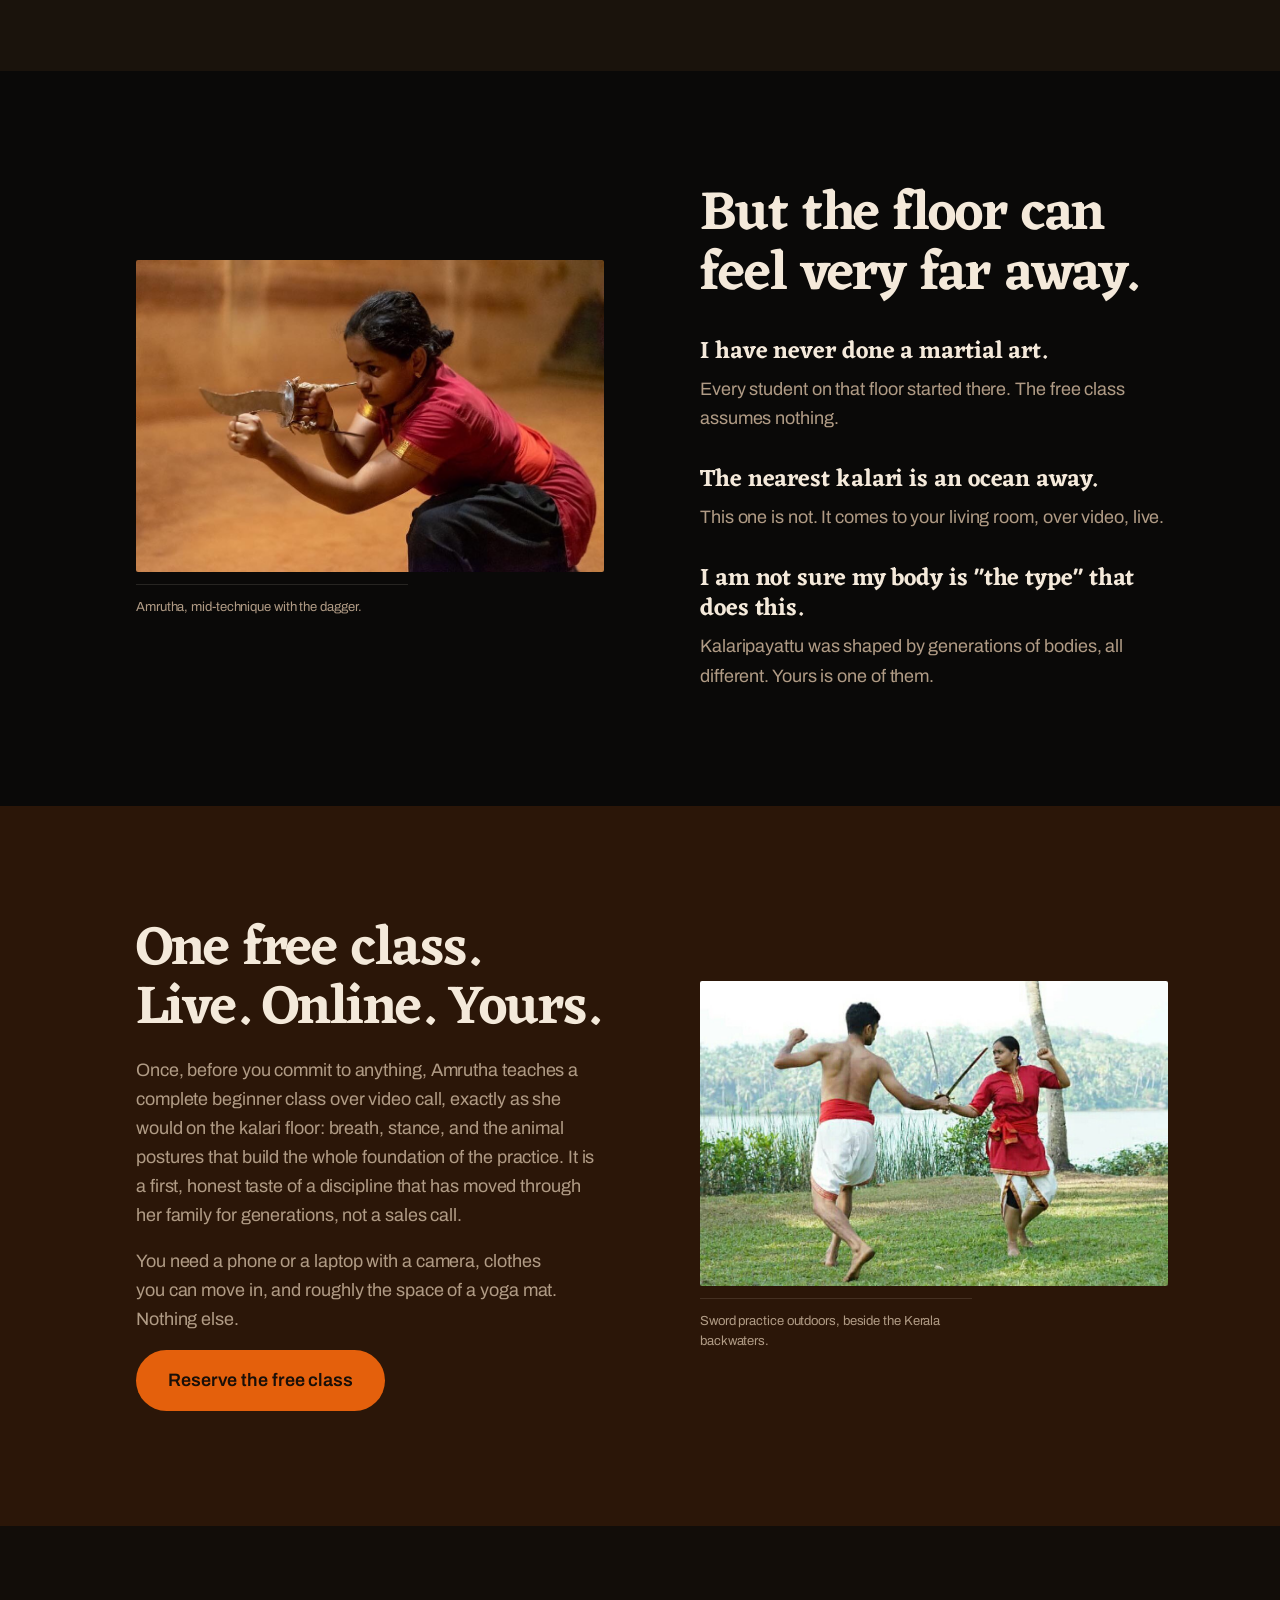
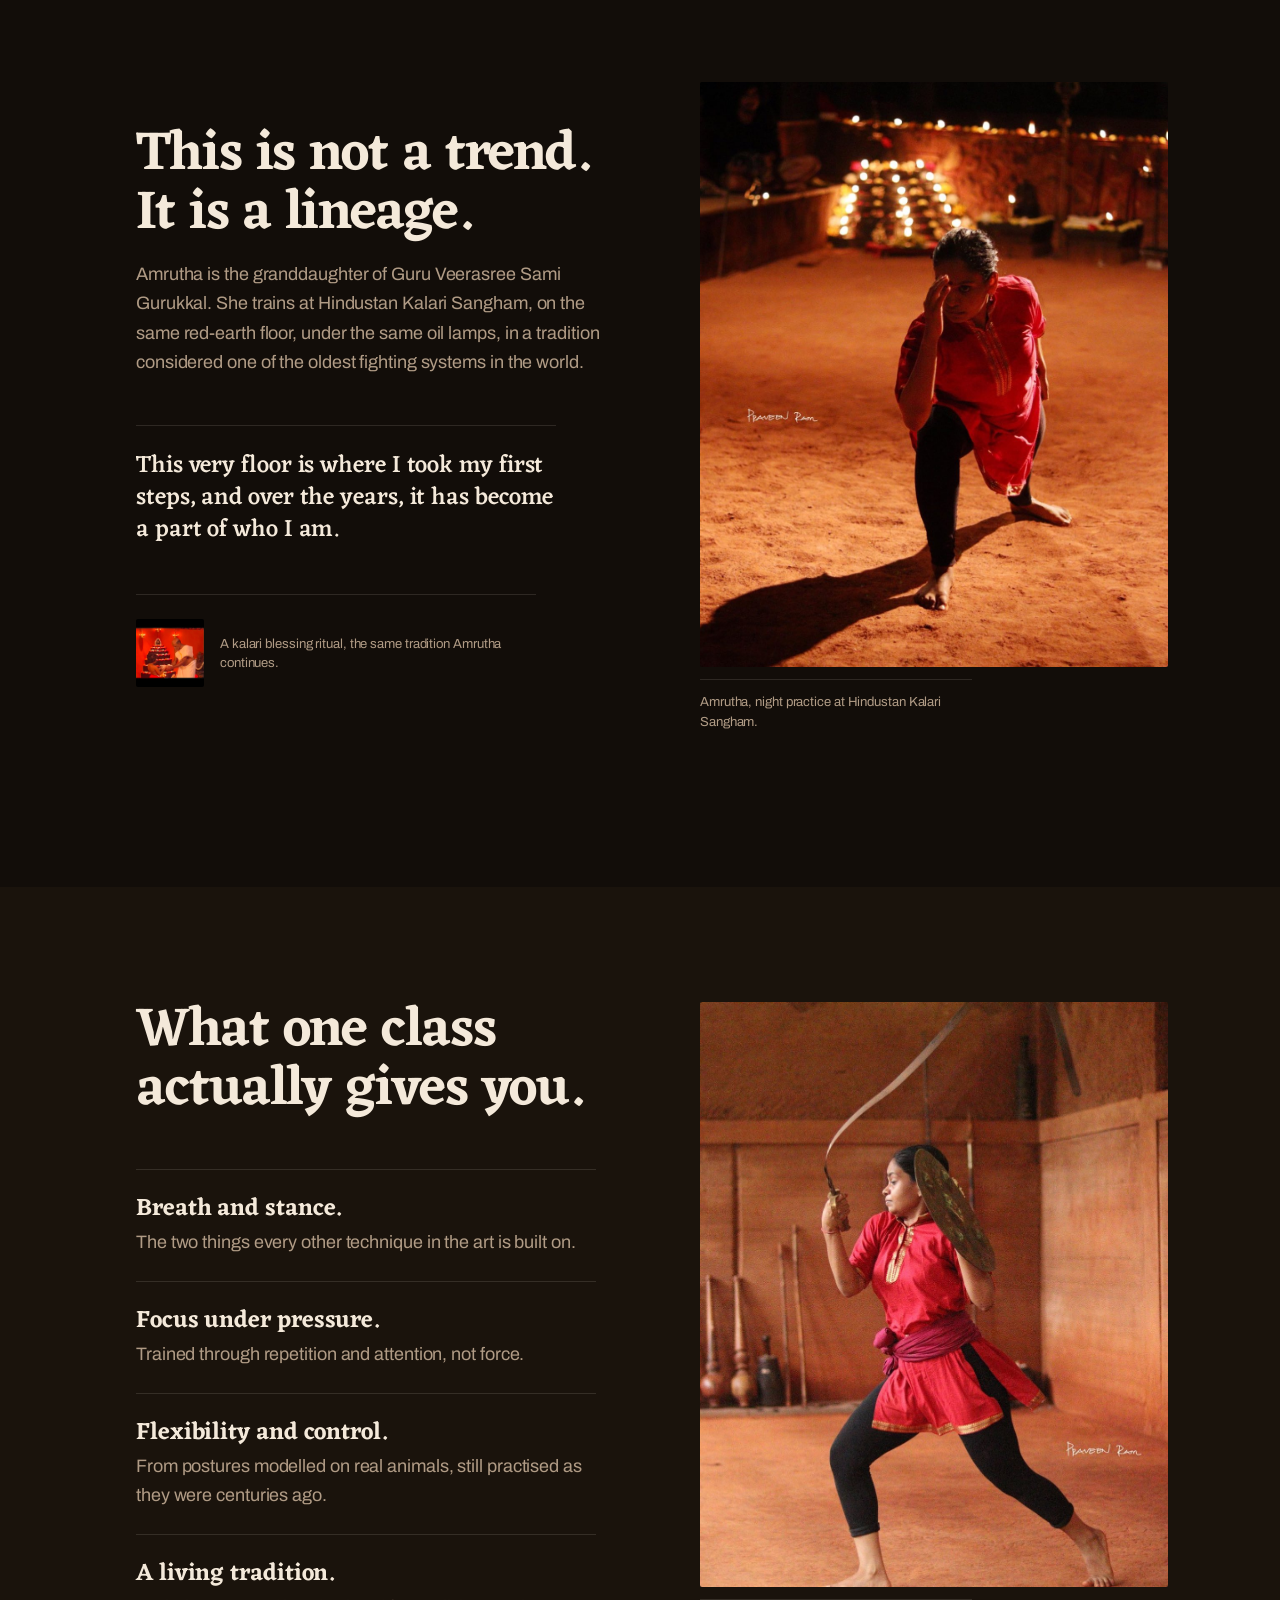
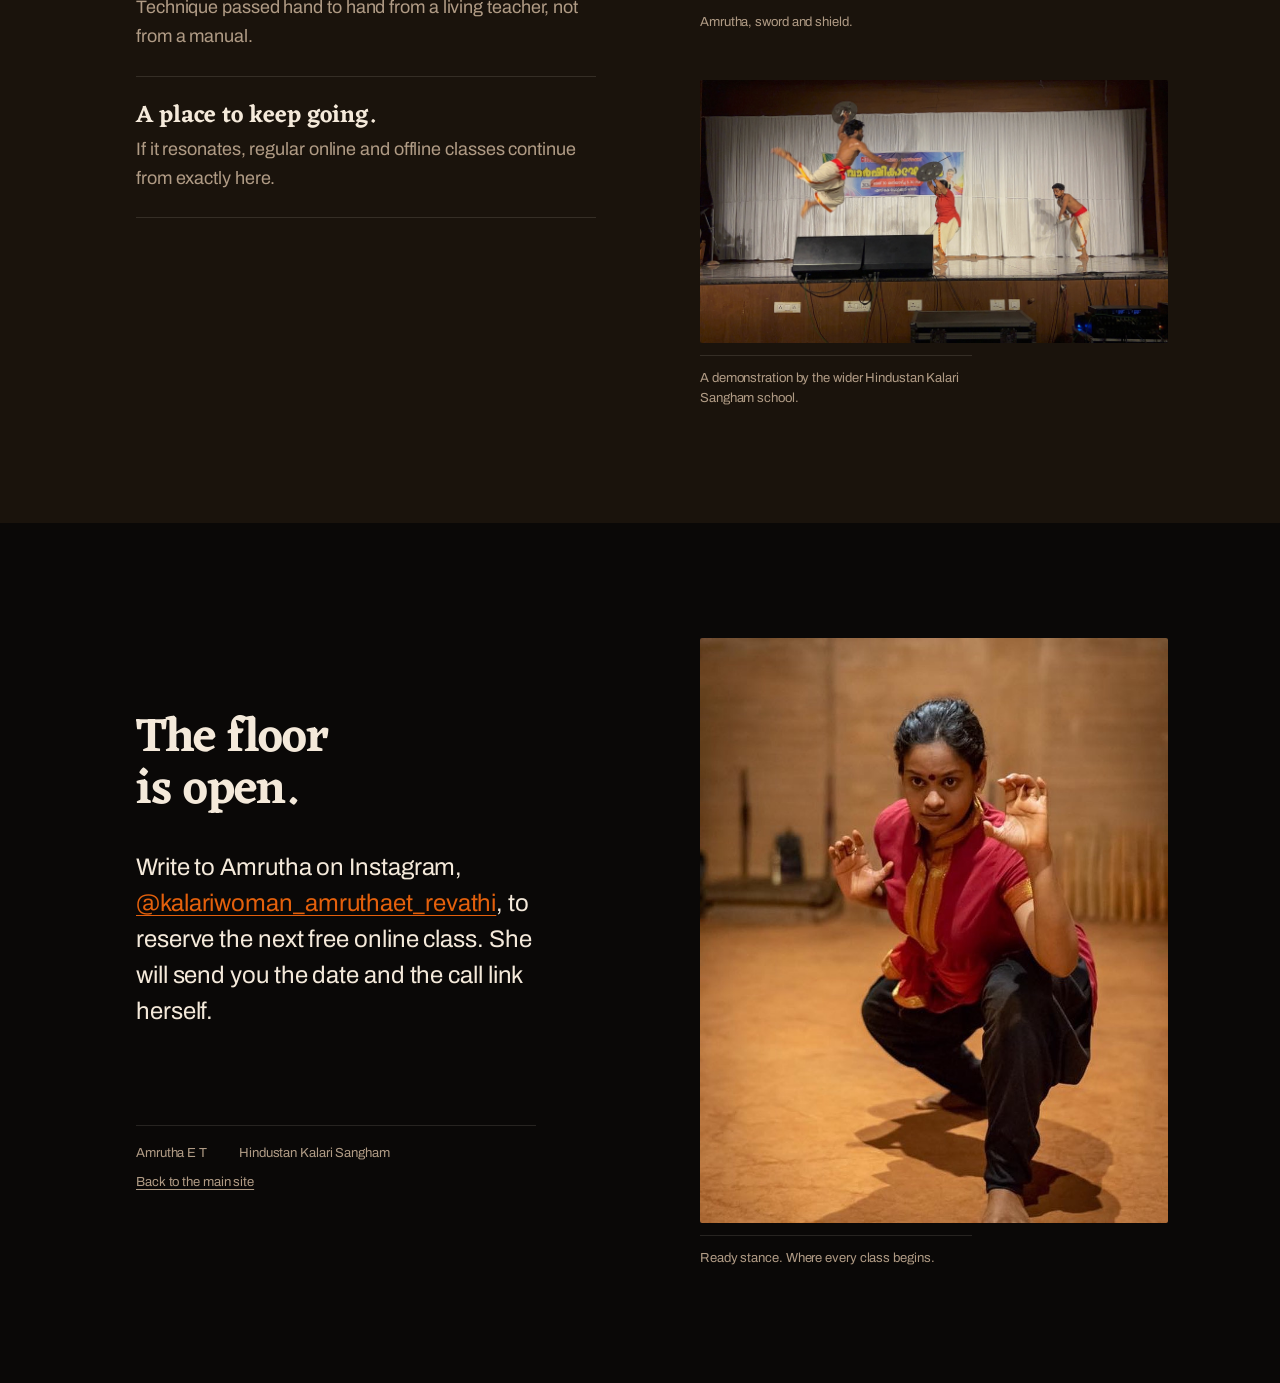
==== commit e02e36de: "Rebuild free class page typography and layout The page was verified against a fallback-font renderin" ====
--- a/free-class.html
+++ b/free-class.html
@@ -5,10 +5,10 @@
 <meta name="viewport" content="width=device-width, initial-scale=1, viewport-fit=cover">
 <title>Amrutha E T · Free Online Kalaripayattu Class</title>
 <meta name="description" content="Join a free, live online Kalaripayattu class with Amrutha E T, granddaughter of Guru Veerasree Sami Gurukkal. No experience or equipment needed.">
-<link rel="icon" href="data:image/svg+xml,<svg xmlns='http://www.w3.org/2000/svg' viewBox='0 0 32 32'><rect width='32' height='32' rx='7' fill='%23120D0A'/><circle cx='16' cy='16' r='7' fill='%23E4600C'/></svg>">
+<link rel="icon" href="data:image/svg+xml,<svg xmlns='http://www.w3.org/2000/svg' viewBox='0 0 32 32'><rect width='32' height='32' rx='7' fill='%230F0B08'/><circle cx='16' cy='16' r='7' fill='%23E4600C'/></svg>">
 <link rel="preconnect" href="https://fonts.googleapis.com">
 <link rel="preconnect" href="https://fonts.gstatic.com" crossorigin>
-<link href="https://fonts.googleapis.com/css2?family=Cinzel:wght@500;600;700&family=Outfit:wght@300;400;500;600&display=swap" rel="stylesheet">
+<link href="https://fonts.googleapis.com/css2?family=Archivo:wght@400;500;600&family=Eczar:wght@500;600;700&display=swap" rel="stylesheet">
 <link rel="stylesheet" href="scrollcraft.css">
 <link rel="stylesheet" href="free-class.css">
 </head>
@@ -16,58 +16,43 @@
 
 <div class="sc-grain" aria-hidden="true"></div>
 
-<p class="fc-mast"><a href="index.html">Hindustan Kalari Sangham</a></p>
+<div class="fc-chrome">
+  <p class="fc-chrome__mast"><a href="index.html">Hindustan Kalari Sangham</a></p>
+  <p class="fc-folio" aria-hidden="true"><span class="fc-folio__num">01</span><span class="fc-folio__title">Welcome</span></p>
+</div>
 
-<nav class="fc-rail" aria-label="Chapters on this page">
-  <ol style="list-style:none;margin:0;padding:0;display:contents;">
-    <li class="fc-rail__item" data-chapter="0" style="--fc-rot:-6deg">
-      <span class="fc-rail__print" aria-hidden="true"><svg viewBox="0 0 24 32" fill="currentColor"><ellipse cx="12" cy="20" rx="7" ry="10"/><circle cx="6" cy="6" r="2.6"/><circle cx="11" cy="3.2" r="2.3"/><circle cx="16" cy="4" r="2.1"/><circle cx="20" cy="7" r="1.8"/><circle cx="21.5" cy="11" r="1.5"/></svg></span>
-      <span class="fc-rail__label">Welcome</span>
-    </li>
-    <li class="fc-rail__item" data-chapter="1" style="--fc-rot:7deg">
-      <span class="fc-rail__print" aria-hidden="true"><svg viewBox="0 0 24 32" fill="currentColor"><ellipse cx="12" cy="20" rx="7" ry="10"/><circle cx="6" cy="6" r="2.6"/><circle cx="11" cy="3.2" r="2.3"/><circle cx="16" cy="4" r="2.1"/><circle cx="20" cy="7" r="1.8"/><circle cx="21.5" cy="11" r="1.5"/></svg></span>
-      <span class="fc-rail__label">Recognition</span>
-    </li>
-    <li class="fc-rail__item" data-chapter="2" style="--fc-rot:-7deg">
-      <span class="fc-rail__print" aria-hidden="true"><svg viewBox="0 0 24 32" fill="currentColor"><ellipse cx="12" cy="20" rx="7" ry="10"/><circle cx="6" cy="6" r="2.6"/><circle cx="11" cy="3.2" r="2.3"/><circle cx="16" cy="4" r="2.1"/><circle cx="20" cy="7" r="1.8"/><circle cx="21.5" cy="11" r="1.5"/></svg></span>
-      <span class="fc-rail__label">The doubt</span>
-    </li>
-    <li class="fc-rail__item" data-chapter="3" style="--fc-rot:7deg">
-      <span class="fc-rail__print" aria-hidden="true"><svg viewBox="0 0 24 32" fill="currentColor"><ellipse cx="12" cy="20" rx="7" ry="10"/><circle cx="6" cy="6" r="2.6"/><circle cx="11" cy="3.2" r="2.3"/><circle cx="16" cy="4" r="2.1"/><circle cx="20" cy="7" r="1.8"/><circle cx="21.5" cy="11" r="1.5"/></svg></span>
-      <span class="fc-rail__label">The offer</span>
-    </li>
-    <li class="fc-rail__item" data-chapter="4" style="--fc-rot:-6deg">
-      <span class="fc-rail__print" aria-hidden="true"><svg viewBox="0 0 24 32" fill="currentColor"><ellipse cx="12" cy="20" rx="7" ry="10"/><circle cx="6" cy="6" r="2.6"/><circle cx="11" cy="3.2" r="2.3"/><circle cx="16" cy="4" r="2.1"/><circle cx="20" cy="7" r="1.8"/><circle cx="21.5" cy="11" r="1.5"/></svg></span>
-      <span class="fc-rail__label">Lineage</span>
-    </li>
-    <li class="fc-rail__item" data-chapter="5" style="--fc-rot:6deg">
-      <span class="fc-rail__print" aria-hidden="true"><svg viewBox="0 0 24 32" fill="currentColor"><ellipse cx="12" cy="20" rx="7" ry="10"/><circle cx="6" cy="6" r="2.6"/><circle cx="11" cy="3.2" r="2.3"/><circle cx="16" cy="4" r="2.1"/><circle cx="20" cy="7" r="1.8"/><circle cx="21.5" cy="11" r="1.5"/></svg></span>
-      <span class="fc-rail__label">What you gain</span>
-    </li>
-    <li class="fc-rail__item" data-chapter="6" style="--fc-rot:-7deg">
-      <span class="fc-rail__print" aria-hidden="true"><svg viewBox="0 0 24 32" fill="currentColor"><ellipse cx="12" cy="20" rx="7" ry="10"/><circle cx="6" cy="6" r="2.6"/><circle cx="11" cy="3.2" r="2.3"/><circle cx="16" cy="4" r="2.1"/><circle cx="20" cy="7" r="1.8"/><circle cx="21.5" cy="11" r="1.5"/></svg></span>
-      <span class="fc-rail__label">Reserve</span>
-    </li>
-  </ol>
-</nav>
+<ol class="fc-rail" aria-hidden="true">
+  <li class="fc-rail__item" data-chapter="0" style="--fc-rot:-6deg"><span class="fc-rail__print"><svg viewBox="0 0 24 34" fill="currentColor"><ellipse cx="12.5" cy="22.5" rx="6.6" ry="10"/><ellipse cx="5.6" cy="8.4" rx="3" ry="3.6"/><circle cx="11" cy="4.6" r="2.35"/><circle cx="15.8" cy="4.9" r="2.05"/><circle cx="19.6" cy="7.4" r="1.75"/><circle cx="21.6" cy="11" r="1.5"/></svg></span></li>
+  <li class="fc-rail__item" data-chapter="1" style="--fc-rot:7deg"><span class="fc-rail__print"><svg viewBox="0 0 24 34" fill="currentColor"><ellipse cx="12.5" cy="22.5" rx="6.6" ry="10"/><ellipse cx="5.6" cy="8.4" rx="3" ry="3.6"/><circle cx="11" cy="4.6" r="2.35"/><circle cx="15.8" cy="4.9" r="2.05"/><circle cx="19.6" cy="7.4" r="1.75"/><circle cx="21.6" cy="11" r="1.5"/></svg></span></li>
+  <li class="fc-rail__item" data-chapter="2" style="--fc-rot:-7deg"><span class="fc-rail__print"><svg viewBox="0 0 24 34" fill="currentColor"><ellipse cx="12.5" cy="22.5" rx="6.6" ry="10"/><ellipse cx="5.6" cy="8.4" rx="3" ry="3.6"/><circle cx="11" cy="4.6" r="2.35"/><circle cx="15.8" cy="4.9" r="2.05"/><circle cx="19.6" cy="7.4" r="1.75"/><circle cx="21.6" cy="11" r="1.5"/></svg></span></li>
+  <li class="fc-rail__item" data-chapter="3" style="--fc-rot:7deg"><span class="fc-rail__print"><svg viewBox="0 0 24 34" fill="currentColor"><ellipse cx="12.5" cy="22.5" rx="6.6" ry="10"/><ellipse cx="5.6" cy="8.4" rx="3" ry="3.6"/><circle cx="11" cy="4.6" r="2.35"/><circle cx="15.8" cy="4.9" r="2.05"/><circle cx="19.6" cy="7.4" r="1.75"/><circle cx="21.6" cy="11" r="1.5"/></svg></span></li>
+  <li class="fc-rail__item" data-chapter="4" style="--fc-rot:-6deg"><span class="fc-rail__print"><svg viewBox="0 0 24 34" fill="currentColor"><ellipse cx="12.5" cy="22.5" rx="6.6" ry="10"/><ellipse cx="5.6" cy="8.4" rx="3" ry="3.6"/><circle cx="11" cy="4.6" r="2.35"/><circle cx="15.8" cy="4.9" r="2.05"/><circle cx="19.6" cy="7.4" r="1.75"/><circle cx="21.6" cy="11" r="1.5"/></svg></span></li>
+  <li class="fc-rail__item" data-chapter="5" style="--fc-rot:6deg"><span class="fc-rail__print"><svg viewBox="0 0 24 34" fill="currentColor"><ellipse cx="12.5" cy="22.5" rx="6.6" ry="10"/><ellipse cx="5.6" cy="8.4" rx="3" ry="3.6"/><circle cx="11" cy="4.6" r="2.35"/><circle cx="15.8" cy="4.9" r="2.05"/><circle cx="19.6" cy="7.4" r="1.75"/><circle cx="21.6" cy="11" r="1.5"/></svg></span></li>
+  <li class="fc-rail__item" data-chapter="6" style="--fc-rot:-7deg"><span class="fc-rail__print"><svg viewBox="0 0 24 34" fill="currentColor"><ellipse cx="12.5" cy="22.5" rx="6.6" ry="10"/><ellipse cx="5.6" cy="8.4" rx="3" ry="3.6"/><circle cx="11" cy="4.6" r="2.35"/><circle cx="15.8" cy="4.9" r="2.05"/><circle cx="19.6" cy="7.4" r="1.75"/><circle cx="21.6" cy="11" r="1.5"/></svg></span></li>
+</ol>
 
 <main id="top">
 
-  <section class="chapter chapter--hero" data-chapter="0">
+  <section class="chapter chapter--hero" data-chapter="0" data-folio="Welcome">
     <div class="sc-wrap">
-      <div class="sc-stack" data-sc-in data-sc-stagger="80">
+      <div class="fc-hero" data-sc-in data-sc-stagger="80">
         <p class="fc-hero__eyebrow">Kalariwoman · Amrutha E T</p>
         <h1>Come stand on the floor, once, for nothing.</h1>
         <p class="sc-body">One free, live online Kalaripayattu class. No mat, no uniform, no
           experience. Just one class on a video call, taught the way it has always been
           taught, by someone who has trained in it since childhood.</p>
         <a class="fc-btn" href="https://www.instagram.com/kalariwoman_amruthaet_revathi/" target="_blank" rel="noopener">Reserve the free class</a>
+        <p class="fc-hero__foot">
+          <span>Taught live over video</span>
+          <span>Open to complete beginners</span>
+          <span>Hindustan Kalari Sangham, Kerala</span>
+        </p>
       </div>
     </div>
   </section>
 
-  <section class="chapter chapter--recognition" data-chapter="1" id="recognition">
-    <div class="sc-wrap fc-grid fc-grid--media-right">
+  <section class="chapter chapter--recognition" data-chapter="1" data-folio="Recognition" id="recognition">
+    <div class="sc-wrap fc-grid">
       <div class="sc-stack" data-sc-in data-sc-stagger="70">
         <h2>You already carry more than you know.</h2>
         <p class="sc-body">Most days you hold a version of yourself back. Kalaripayattu was
@@ -79,18 +64,18 @@
       </div>
       <figure class="fc-media" data-sc-reveal="right" data-sc-reveal-at="0.1 0.6">
         <img src="images/post-5-hq.jpg" width="1080" height="1080" loading="lazy"
-             data-sc-parallax="0.5"
+             data-sc-parallax="0.4"
              alt="Amrutha E T standing among flowering trees outside the kalari, arms open.">
         <figcaption>Amrutha, outside Hindustan Kalari Sangham.</figcaption>
       </figure>
     </div>
   </section>
 
-  <section class="chapter chapter--tension" data-chapter="2" id="tension">
+  <section class="chapter chapter--tension" data-chapter="2" data-folio="The doubt" id="tension">
     <div class="sc-wrap fc-grid fc-grid--media-left">
       <figure class="fc-media" data-sc-reveal="left" data-sc-reveal-at="0.1 0.6">
         <img src="images/post-3-hq.jpg" width="959" height="639" loading="lazy"
-             data-sc-parallax="0.5"
+             data-sc-parallax="0.4"
              alt="Amrutha E T mid-technique with a dagger, completely still, focused.">
         <figcaption>Amrutha, mid-technique with the dagger.</figcaption>
       </figure>
@@ -108,9 +93,9 @@
     </div>
   </section>
 
-  <section class="chapter chapter--turn" data-chapter="3" id="turn">
-    <div class="sc-wrap">
-      <div class="sc-stack" data-sc-in data-sc-stagger="70" style="max-width:56ch;">
+  <section class="chapter chapter--turn" data-chapter="3" data-folio="The offer" id="turn">
+    <div class="sc-wrap fc-grid">
+      <div class="sc-stack" data-sc-in data-sc-stagger="70">
         <h2>One free class. Live. Online. Yours.</h2>
         <p class="sc-body">Once, before you commit to anything, Amrutha teaches a complete
           beginner class over video call, exactly as she would on the kalari floor: breath,
@@ -121,11 +106,17 @@
           in, and roughly the space of a yoga mat. Nothing else.</p>
         <a class="fc-btn" href="https://www.instagram.com/kalariwoman_amruthaet_revathi/" target="_blank" rel="noopener">Reserve the free class</a>
       </div>
+      <figure class="fc-media" data-sc-reveal="right" data-sc-reveal-at="0.1 0.6">
+        <img src="images/post-7-hq.jpg" width="1079" height="703" loading="lazy"
+             data-sc-parallax="0.4"
+             alt="Amrutha E T facing a training partner in an outdoor sword demonstration beside the backwaters.">
+        <figcaption>Sword practice outdoors, beside the Kerala backwaters.</figcaption>
+      </figure>
     </div>
   </section>
 
-  <section class="chapter chapter--substance" data-chapter="4" id="lineage">
-    <div class="sc-wrap fc-grid fc-grid--media-right">
+  <section class="chapter chapter--substance" data-chapter="4" data-folio="Lineage" id="lineage">
+    <div class="sc-wrap fc-grid">
       <div class="sc-stack" data-sc-in data-sc-stagger="80">
         <h2>This is not a trend. It is a lineage.</h2>
         <p class="sc-body">Amrutha is the granddaughter of Guru Veerasree Sami Gurukkal. She
@@ -141,16 +132,16 @@
       </div>
       <figure class="fc-media" data-sc-reveal="up" data-sc-reveal-at="0.1 0.6">
         <img src="images/post-6-hq.jpg" width="1122" height="1403" loading="lazy"
-             data-sc-parallax="0.6"
+             data-sc-parallax="0.5"
              alt="Amrutha E T in a night ritual on the red-earth kalari floor, hand raised to her forehead, oil lamps lit behind her.">
         <figcaption>Amrutha, night practice at Hindustan Kalari Sangham.</figcaption>
       </figure>
     </div>
   </section>
 
-  <section class="chapter chapter--range" data-chapter="5" id="benefits">
-    <div class="sc-wrap">
-      <div class="sc-stack" data-sc-in data-sc-stagger="70">
+  <section class="chapter chapter--range" data-chapter="5" data-folio="What you gain" id="benefits">
+    <div class="sc-wrap fc-grid">
+      <div data-sc-in data-sc-stagger="70">
         <h2>What one class actually gives you.</h2>
         <ul class="fc-benefits">
           <li><strong>Breath and stance.</strong> <span>The two things every other technique in the art is built on.</span></li>
@@ -160,16 +151,14 @@
           <li><strong>A place to keep going.</strong> <span>If it resonates, regular online and offline classes continue from exactly here.</span></li>
         </ul>
       </div>
-      <div class="fc-range__media">
-        <figure class="fc-media" data-sc-reveal="up" data-sc-reveal-at="0.15 0.6">
+      <div class="fc-stack-media">
+        <figure class="fc-media" data-sc-reveal="up" data-sc-reveal-at="0.12 0.6">
           <img src="images/post-2-hq.jpg" width="1052" height="1315" loading="lazy"
-               data-sc-tilt="6"
-               alt="Amrutha E T in a sword and shield fighting stance.">
+               alt="Amrutha E T in a sword and shield fighting stance on the kalari floor.">
           <figcaption>Amrutha, sword and shield.</figcaption>
         </figure>
-        <figure class="fc-media" data-sc-reveal="up" data-sc-reveal-at="0.2 0.65">
+        <figure class="fc-media" data-sc-reveal="up" data-sc-reveal-at="0.2 0.68">
           <img src="images/post-1-hq.jpg" width="3840" height="2160" loading="lazy"
-               data-sc-tilt="6"
                alt="A Kalaripayattu demonstration on stage by the wider school, a performer mid-jump strike.">
           <figcaption>A demonstration by the wider Hindustan Kalari Sangham school.</figcaption>
         </figure>
@@ -177,9 +166,9 @@
     </div>
   </section>
 
-  <section class="chapter chapter--close" data-chapter="6" id="join">
-    <div class="sc-wrap">
-      <div class="fc-colophon sc-stack" data-sc-in data-sc-stagger="70">
+  <section class="chapter chapter--close" data-chapter="6" data-folio="Reserve" id="join">
+    <div class="sc-wrap fc-grid">
+      <div class="fc-colophon" data-sc-in data-sc-stagger="70">
         <h2>The floor is open.</h2>
         <p class="fc-ask">Write to Amrutha on Instagram,
           <a class="fc-line-link" href="https://www.instagram.com/kalariwoman_amruthaet_revathi/" target="_blank" rel="noopener">@kalariwoman_amruthaet_revathi</a>,
@@ -191,6 +180,11 @@
           <a href="index.html">Back to the main site</a>
         </div>
       </div>
+      <figure class="fc-media" data-sc-reveal="up" data-sc-reveal-at="0.1 0.6">
+        <img src="images/post-4-hq.jpg" width="799" height="999" loading="lazy"
+             alt="Amrutha E T low in a ready stance on the kalari floor, hands raised, looking straight ahead.">
+        <figcaption>Ready stance. Where every class begins.</figcaption>
+      </figure>
     </div>
   </section>
 
--- a/free-class.css
+++ b/free-class.css
@@ -1,52 +1,93 @@
 /* Free Online Class landing page — theme + bespoke components.
    scrollcraft.css supplies the mechanism (.sc-*, [data-sc-*]); everything
-   here is this page's own design, on top of the six-token rebrand below. */
+   here is this page's own design, on top of the six-token rebrand below.
+
+   Display face is Eczar: designed for Devanagari alongside Latin, wedge
+   serifs, real lowercase. Cinzel (the main site's face) is inscriptional
+   capitals and turns sentence-length headlines into unreadable caps walls,
+   so it is deliberately not used here. */
 
 :root {
-  --sc-canvas:     #120D0A;
-  --sc-surface:    #1D1611;
+  --sc-canvas:     #0F0B08;
+  --sc-surface:    #1C150F;
   --sc-ink:        #F4E9DA;
-  --sc-ink-soft:   #B4A28D;
+  --sc-ink-soft:   #B09B85;
   --sc-accent:     #E4600C;
   --sc-accent-ink: #1A0F08;
-  --sc-font-display: "Cinzel", "Iowan Old Style", serif;
-  --sc-font-text:    "Outfit", system-ui, sans-serif;
-
-  /* per-chapter grounds: hard cuts, one warm-dark family, not a drift */
-  --fc-g0: #120D0A;
-  --fc-g1: #17110C;
-  --fc-g2: #0C0A08;
-  --fc-g3: #241407;
-  --fc-g4: #17110B;
-  --fc-g5: #17110C;
-  --fc-g6: #0B0908;
+  --sc-font-display: "Eczar", "Iowan Old Style", Georgia, serif;
+  --sc-font-text:    "Archivo", system-ui, sans-serif;
+
+  --sc-maxw: 74rem;
+
+  /* per-chapter grounds: real steps so the cuts read as cuts */
+  --fc-g0: #0F0B08;
+  --fc-g1: #1A130C;
+  --fc-g2: #0A0908;
+  --fc-g3: #2B1608;
+  --fc-g4: #120D09;
+  --fc-g5: #1A130C;
+  --fc-g6: #0A0807;
+
+  --fc-rail-w: 26px;
 }
 
 html { background: var(--fc-g0); }
-body { background: var(--fc-g0); color: var(--sc-ink); font-family: var(--sc-font-text); }
-
-/* ---------- masthead (no fixed CTA bar; small identity mark only) --------- */
-
-.fc-mast {
-  position: absolute;
+body {
+  background: var(--fc-g0);
+  color: var(--sc-ink);
+  font-family: var(--sc-font-text);
+}
+
+/* ---------- fixed chrome: mast + folio (no CTA bar, per the grammar) ----- */
+
+.fc-chrome {
+  position: fixed;
   top: var(--sc-5);
-  left: var(--sc-gutter);
-  font-family: var(--sc-font-display);
-  font-size: var(--sc-t-sm);
-  letter-spacing: var(--sc-track-wide);
-  color: var(--sc-ink-soft);
+  left: clamp(1.25rem, 3vw, 2.5rem);
   z-index: var(--sc-z-chrome);
-}
-.fc-mast a { color: inherit; text-decoration: none; }
-.fc-mast a:hover, .fc-mast a:focus-visible { color: var(--sc-ink); }
-
-/* ---------- the footprint rail: folio + signature move -------------------- */
+  max-width: 10rem;
+  font-size: var(--sc-t-xs);
+  line-height: 1.5;
+}
+.fc-chrome__mast {
+  margin: 0;
+  letter-spacing: 0.14em;
+  color: var(--sc-ink-soft);
+}
+.fc-chrome__mast a { color: inherit; text-decoration: none; }
+.fc-chrome__mast a:hover,
+.fc-chrome__mast a:focus-visible { color: var(--sc-ink); }
+
+.fc-folio {
+  margin: var(--sc-2) 0 0;
+  display: flex;
+  gap: 0.55em;
+  color: var(--sc-ink-soft);
+  opacity: 0;
+  transition: opacity var(--sc-d-base) var(--sc-ease-out);
+}
+.fc-folio.is-on { opacity: 1; }
+.fc-folio__num { color: var(--sc-accent); font-variant-numeric: tabular-nums; }
+
+@media (max-width: 1099px) {
+  .fc-folio { display: none; }
+  /* nothing reserves a left margin at this width, so the mast scrolls with
+     the page instead of sitting fixed on top of the copy */
+  .fc-chrome {
+    position: static;
+    max-width: none;
+    padding: var(--sc-5) var(--sc-gutter) 0;
+  }
+  .chapter--hero { min-height: 0; padding-top: var(--sc-7); }
+}
+
+/* ---------- the footprint trail: the signature move ---------------------- */
 
 .fc-rail {
   position: fixed;
   z-index: var(--sc-z-chrome);
   top: 50%;
-  left: var(--sc-5);
+  left: clamp(1rem, 2.4vw, 2rem);
   translate: 0 -50%;
   display: flex;
   flex-direction: column;
@@ -57,58 +98,28 @@
   padding: 0;
 }
 
-.fc-rail__item {
-  display: flex;
-  flex-direction: column;
-  align-items: center;
-  gap: var(--sc-2);
-}
-
 .fc-rail__print {
-  width: 20px;
-  height: 20px;
-  color: var(--sc-ink-soft);
-  opacity: 0.28;
-  transform: scale(0.72) rotate(var(--fc-rot, 0deg));
-  transition: opacity var(--sc-d-slow) var(--sc-ease-out),
-              transform var(--sc-d-slow) var(--sc-ease-out),
-              color var(--sc-d-slow) var(--sc-ease-out);
-}
-.fc-rail__item.is-passed .fc-rail__print { color: var(--sc-ink-soft); opacity: 0.55; transform: scale(1) rotate(var(--fc-rot, 0deg)); }
-.fc-rail__item.is-active .fc-rail__print { color: var(--sc-accent); opacity: 1; transform: scale(1.12) rotate(var(--fc-rot, 0deg)); }
-
-.fc-rail__label {
-  position: absolute;
-  left: calc(100% + var(--sc-4));
-  top: 50%;
-  translate: 0 -50%;
-  white-space: nowrap;
-  max-width: 8rem;
-  overflow: hidden;
-  text-overflow: ellipsis;
-  font-size: var(--sc-t-xs);
-  letter-spacing: var(--sc-track-wide);
-  color: var(--sc-ink);
-  opacity: 0;
-  transform: translateX(-6px);
-  transition: opacity var(--sc-d-base) var(--sc-ease-out), transform var(--sc-d-base) var(--sc-ease-out);
-  pointer-events: none;
-}
-.fc-rail__item.is-active .fc-rail__label { opacity: 0.9; transform: translateX(0); }
-
-@media (max-width: 900px) {
+  display: block;
+  width: var(--fc-rail-w);
+  height: calc(var(--fc-rail-w) * 1.3);
+  color: var(--sc-ink-soft);
+  opacity: 0.18;
+  transform: scale(0.82) rotate(var(--fc-rot, 0deg));
+  transition: opacity 520ms var(--sc-ease-out),
+              transform 520ms var(--sc-ease-out),
+              color 520ms var(--sc-ease-out);
+}
+.fc-rail__item.is-passed .fc-rail__print { opacity: 0.42; transform: scale(1) rotate(var(--fc-rot, 0deg)); }
+.fc-rail__item.is-active .fc-rail__print { color: var(--sc-accent); opacity: 1; transform: scale(1.1) rotate(var(--fc-rot, 0deg)); }
+
+@media (max-width: 1099px) {
   .fc-rail { display: none; }
 }
-
-/* Reserve clearance so the rail + its label never overlaps chapter content. */
-@media (min-width: 900px) {
-  .chapter .sc-wrap { padding-left: max(var(--sc-gutter), 13.5rem); }
-}
 @media (prefers-reduced-motion: reduce) {
-  .fc-rail__print, .fc-rail__label { transition: opacity 1ms linear; }
-}
-
-/* ---------- chapters: hard-cut grounds, no gradient between them --------- */
+  .fc-rail__print { transition: opacity 1ms linear; transform: scale(1) rotate(var(--fc-rot, 0deg)); }
+}
+
+/* ---------- chapters ----------------------------------------------------- */
 
 .chapter {
   position: relative;
@@ -116,84 +127,113 @@
   background: var(--fc-g0);
 }
 .chapter--recognition { background: var(--fc-g1); }
-.chapter--tension      { background: var(--fc-g2); }
-.chapter--turn          { background: var(--fc-g3); }
-.chapter--substance     { background: var(--fc-g4); }
-.chapter--range         { background: var(--fc-g5); }
-.chapter--close         { background: var(--fc-g6); }
+.chapter--tension     { background: var(--fc-g2); }
+.chapter--turn        { background: var(--fc-g3); }
+.chapter--substance   { background: var(--fc-g4); }
+.chapter--range       { background: var(--fc-g5); }
+.chapter--close       { background: var(--fc-g6); }
+
+/* leave room for the rail without shoving content into the middle */
+@media (min-width: 1100px) {
+  .chapter > .sc-wrap { padding-left: max(var(--sc-gutter), 5.5rem); }
+}
 
 .fc-grid {
   display: grid;
   gap: var(--sc-8);
-  align-items: center;
+  align-items: start;
 }
 @media (min-width: 900px) {
-  .fc-grid--media-right { grid-template-columns: 1.05fr 0.95fr; }
-  .fc-grid--media-left  { grid-template-columns: 0.95fr 1.05fr; }
-  .fc-grid--media-left  .fc-media { order: -1; }
-}
-
-.fc-media {
-  position: relative;
-  border-radius: var(--sc-r-md);
-  overflow: hidden;
-  box-shadow: var(--sc-e2);
-}
-.fc-media img { display: block; width: 100%; height: auto; }
+  .fc-grid { gap: var(--sc-9); grid-template-columns: minmax(0, 1fr) minmax(0, 1fr); align-items: center; }
+  .fc-grid--media-left .fc-media { order: -1; }
+}
+
+/* ---------- media: an editorial column with a caption, not a card -------- */
+
+.fc-media { margin: 0; }
+.fc-media img {
+  display: block;
+  width: 100%;
+  height: auto;
+  border-radius: 2px;
+}
 .fc-media figcaption {
-  padding: var(--sc-3) var(--sc-4);
+  margin-top: var(--sc-3);
+  padding-top: var(--sc-3);
+  border-top: 1px solid var(--sc-hairline);
   font-size: var(--sc-t-xs);
-  color: var(--sc-ink-soft);
-  background: var(--sc-surface);
-}
-
-/* ---------- hero: title page. Type only, no media above the fold -------- */
-
-.chapter--hero {
-  min-height: 100svh;
-  display: flex;
-  align-items: center;
-  padding-top: calc(var(--sc-section) + var(--sc-8));
-}
-.fc-hero__eyebrow {
-  font-size: var(--sc-t-sm);
-  color: var(--sc-ink-soft);
-  letter-spacing: var(--sc-track-wide);
-  margin: 0 0 var(--sc-5);
-}
-.fc-hero h1 {
-  font-family: var(--sc-font-display);
-  font-size: var(--sc-t-4xl);
-  line-height: var(--sc-leading-none);
-  letter-spacing: var(--sc-track-tight);
-  margin: 0 0 var(--sc-6);
-  max-width: 16ch;
-  text-wrap: balance;
-}
-.fc-hero p.sc-body { font-size: var(--sc-t-lg); max-width: 46ch; margin-bottom: var(--sc-7); }
-@media (max-width: 700px) {
-  .fc-hero h1 { font-size: clamp(2.1rem, 8vw, 2.6rem); max-width: 13ch; }
-}
-
-/* ---------- headings shared across chapters ------------------------------ */
-
+  line-height: 1.5;
+  color: var(--sc-ink-soft);
+  max-width: 34ch;
+}
+
+/* ---------- typography --------------------------------------------------- */
+
+.fc-hero h1,
 .chapter h2 {
   font-family: var(--sc-font-display);
-  font-size: var(--sc-t-3xl);
-  line-height: var(--sc-leading-tight);
+  font-weight: 600;
+  color: var(--sc-ink);
+  text-wrap: balance;
+  margin: 0;
+}
+
+.fc-hero h1 {
+  font-size: clamp(2.6rem, 1.6rem + 4.4vw, 5.4rem);
+  line-height: 1.02;
+  letter-spacing: var(--sc-track-tight);
+  max-width: 17ch;
+}
+.chapter h2 {
+  font-size: clamp(2rem, 1.35rem + 2.6vw, 3.5rem);
+  line-height: 1.08;
   letter-spacing: var(--sc-track-snug);
-  max-width: 18ch;
-  text-wrap: balance;
-  margin: 0 0 var(--sc-6);
-}
-.chapter .sc-body { font-size: var(--sc-t-base); }
-
-/* ---------- CTA button (Turn chapter; the only button-shaped CTA) -------- */
+  max-width: 20ch;
+}
+.chapter .sc-body { font-size: var(--sc-t-base); max-width: 54ch; }
+
+/* ---------- hero: a title page. Type only, sized to what it holds -------- */
+
+.chapter--hero {
+  min-height: 86svh;
+  display: flex;
+  flex-direction: column;
+  justify-content: center;
+  padding-top: calc(var(--sc-section) + var(--sc-8));
+  padding-bottom: var(--sc-8);
+}
+.fc-hero__eyebrow {
+  margin: 0 0 var(--sc-5);
+  font-size: var(--sc-t-sm);
+  letter-spacing: 0.12em;
+  color: var(--sc-ink-soft);
+}
+.fc-hero p.sc-body {
+  font-size: var(--sc-t-lg);
+  line-height: 1.55;
+  max-width: 44ch;
+  margin-top: var(--sc-6);
+}
+.fc-hero .fc-btn { margin-top: var(--sc-7); }
+
+.fc-hero__foot {
+  margin-top: var(--sc-10);
+  padding-top: var(--sc-4);
+  border-top: 1px solid var(--sc-hairline);
+  display: flex;
+  flex-wrap: wrap;
+  gap: var(--sc-2) var(--sc-6);
+  font-size: var(--sc-t-xs);
+  color: var(--sc-ink-soft);
+  max-width: 44rem;
+}
+
+/* ---------- CTA ---------------------------------------------------------- */
 
 .fc-btn {
   display: inline-flex;
   align-items: center;
-  gap: var(--sc-2);
+  align-self: flex-start;
   padding: var(--sc-4) var(--sc-6);
   border-radius: var(--sc-r-pill);
   background: var(--sc-accent);
@@ -201,108 +241,115 @@
   font-size: var(--sc-t-base);
   font-weight: 600;
   text-decoration: none;
-  box-shadow: var(--sc-e2);
-  transition: transform var(--sc-d-fast) var(--sc-ease-out), box-shadow var(--sc-d-fast) var(--sc-ease-out);
-}
-.fc-btn:hover  { transform: translateY(-1px); box-shadow: var(--sc-e3); }
-.fc-btn:active { transform: translateY(1px) scale(0.98); }
+  transition: transform var(--sc-d-fast) var(--sc-ease-out), filter var(--sc-d-fast) var(--sc-ease-out);
+}
+.fc-btn:hover  { transform: translateY(-1px); filter: brightness(1.08); }
+.fc-btn:active { transform: translateY(1px) scale(0.985); }
 .fc-btn:focus-visible { outline: 2px solid var(--sc-ink); outline-offset: 3px; }
 
-/* ---------- quote block --------------------------------------------------- */
+/* ---------- quote: hanging indent, hairline rule, no coloured bar -------- */
 
 .fc-quote {
   margin: var(--sc-7) 0 0;
-  padding-left: var(--sc-5);
-  border-left: 2px solid var(--sc-accent);
+  padding-top: var(--sc-5);
+  border-top: 1px solid var(--sc-hairline);
   font-family: var(--sc-font-display);
-  font-size: var(--sc-t-lg);
-  line-height: var(--sc-leading-tight);
-  color: var(--sc-ink);
-  max-width: 44ch;
-}
-
-/* ---------- tension: named doubts as a plain running list, not cards ----- */
-
-.fc-doubts { max-width: var(--sc-measure); }
+  font-weight: 500;
+  font-size: var(--sc-t-lg);
+  line-height: 1.34;
+  color: var(--sc-ink);
+  max-width: 30ch;
+}
+
+/* ---------- tension: the doubts, as running editorial pairs -------------- */
+
+.fc-doubts { margin: 0; max-width: 52ch; }
 .fc-doubts dt {
   font-family: var(--sc-font-display);
-  font-size: var(--sc-t-base);
+  font-weight: 600;
+  font-size: var(--sc-t-lg);
+  line-height: 1.25;
   color: var(--sc-ink);
   margin-top: var(--sc-6);
 }
-.fc-doubts dt:first-child { margin-top: 0; }
+.fc-doubts dt:first-of-type { margin-top: var(--sc-6); }
 .fc-doubts dd {
-  margin: var(--sc-1) 0 0;
-  color: var(--sc-ink-soft);
-  max-width: var(--sc-measure);
-}
-
-/* ---------- range: annotated list, one accent rule per row, no cards ----- */
-
-.fc-benefits { list-style: none; margin: 0; padding: 0; max-width: var(--sc-measure); }
+  margin: var(--sc-2) 0 0;
+  color: var(--sc-ink-soft);
+  line-height: var(--sc-leading-body);
+}
+
+/* ---------- range: annotated rows -------------------------------------- */
+
+.fc-benefits { list-style: none; margin: var(--sc-7) 0 0; padding: 0; max-width: 46ch; }
 .fc-benefits li {
   padding: var(--sc-5) 0;
   border-top: 1px solid var(--sc-hairline);
-  display: grid;
-  grid-template-columns: 1fr;
-  gap: var(--sc-1);
 }
 .fc-benefits li:last-child { border-bottom: 1px solid var(--sc-hairline); }
 .fc-benefits strong {
+  display: block;
   font-family: var(--sc-font-display);
   font-weight: 600;
-  color: var(--sc-ink);
-}
-.fc-benefits span { color: var(--sc-ink-soft); }
-
-.fc-range__media {
-  display: grid;
-  gap: var(--sc-5);
-  margin-top: var(--sc-8);
-}
-@media (min-width: 700px) {
-  .fc-range__media { grid-template-columns: 1.3fr 1fr; align-items: start; }
-}
-
-/* ---------- substance (peak): quiet, spacious, largest weight ------------ */
-
-.chapter--substance .fc-grid { gap: var(--sc-10); }
-.chapter--substance h2 { max-width: 15ch; }
+  font-size: var(--sc-t-lg);
+  line-height: 1.25;
+  color: var(--sc-ink);
+}
+.fc-benefits span {
+  display: block;
+  margin-top: var(--sc-1);
+  color: var(--sc-ink-soft);
+  line-height: var(--sc-leading-body);
+}
+
+.fc-stack-media { display: grid; gap: var(--sc-7); }
+
+/* the media stack here is far taller than the list, so centring the columns
+   would leave the list floating against a screen of image */
+@media (min-width: 900px) {
+  .chapter--range .fc-grid { align-items: start; }
+}
+
+/* ---------- substance (peak): the quietest, widest chapter --------------- */
+
+.chapter--substance { padding-block: calc(var(--sc-section) * 1.35); }
 .fc-lineage {
   display: flex;
   align-items: center;
   gap: var(--sc-4);
-  margin-top: var(--sc-7);
+  margin: var(--sc-7) 0 0;
   padding-top: var(--sc-5);
   border-top: 1px solid var(--sc-hairline);
+  max-width: 40ch;
 }
 .fc-lineage img {
-  width: 4.5rem;
-  height: 4.5rem;
+  width: 4.25rem;
+  height: 4.25rem;
   object-fit: cover;
-  border-radius: var(--sc-r-sm);
+  border-radius: 2px;
   flex: none;
 }
-.fc-lineage figcaption { font-size: var(--sc-t-xs); color: var(--sc-ink-soft); max-width: 28ch; }
-
-/* ---------- close: colophon. Small type, CTA as running text ------------- */
-
-.chapter--close { padding-block: var(--sc-10) var(--sc-9); }
-.fc-colophon { max-width: 34rem; }
-.fc-colophon h2 {
-  font-size: var(--sc-t-2xl);
-  max-width: 14ch;
-}
-.fc-colophon p { font-size: var(--sc-t-base); color: var(--sc-ink-soft); }
-.fc-colophon .fc-ask { color: var(--sc-ink); }
+.fc-lineage figcaption { font-size: var(--sc-t-xs); line-height: 1.5; color: var(--sc-ink-soft); }
+
+/* ---------- close: colophon, CTA as running text ------------------------ */
+
+.fc-colophon { max-width: 40ch; }
+.fc-colophon h2 { font-size: clamp(1.9rem, 1.3rem + 2.2vw, 3rem); max-width: 12ch; }
+.fc-colophon .fc-ask {
+  margin-top: var(--sc-6);
+  font-size: var(--sc-t-lg);
+  line-height: 1.5;
+  color: var(--sc-ink);
+}
 .fc-colophon a.fc-line-link {
   color: var(--sc-accent);
-  text-underline-offset: 3px;
-  text-decoration-thickness: 1.5px;
-}
+  text-underline-offset: 4px;
+  text-decoration-thickness: 1px;
+}
+.fc-colophon a.fc-line-link:hover { color: var(--sc-ink); }
 .fc-foot {
   margin-top: var(--sc-9);
-  padding-top: var(--sc-5);
+  padding-top: var(--sc-4);
   border-top: 1px solid var(--sc-hairline);
   display: flex;
   flex-wrap: wrap;
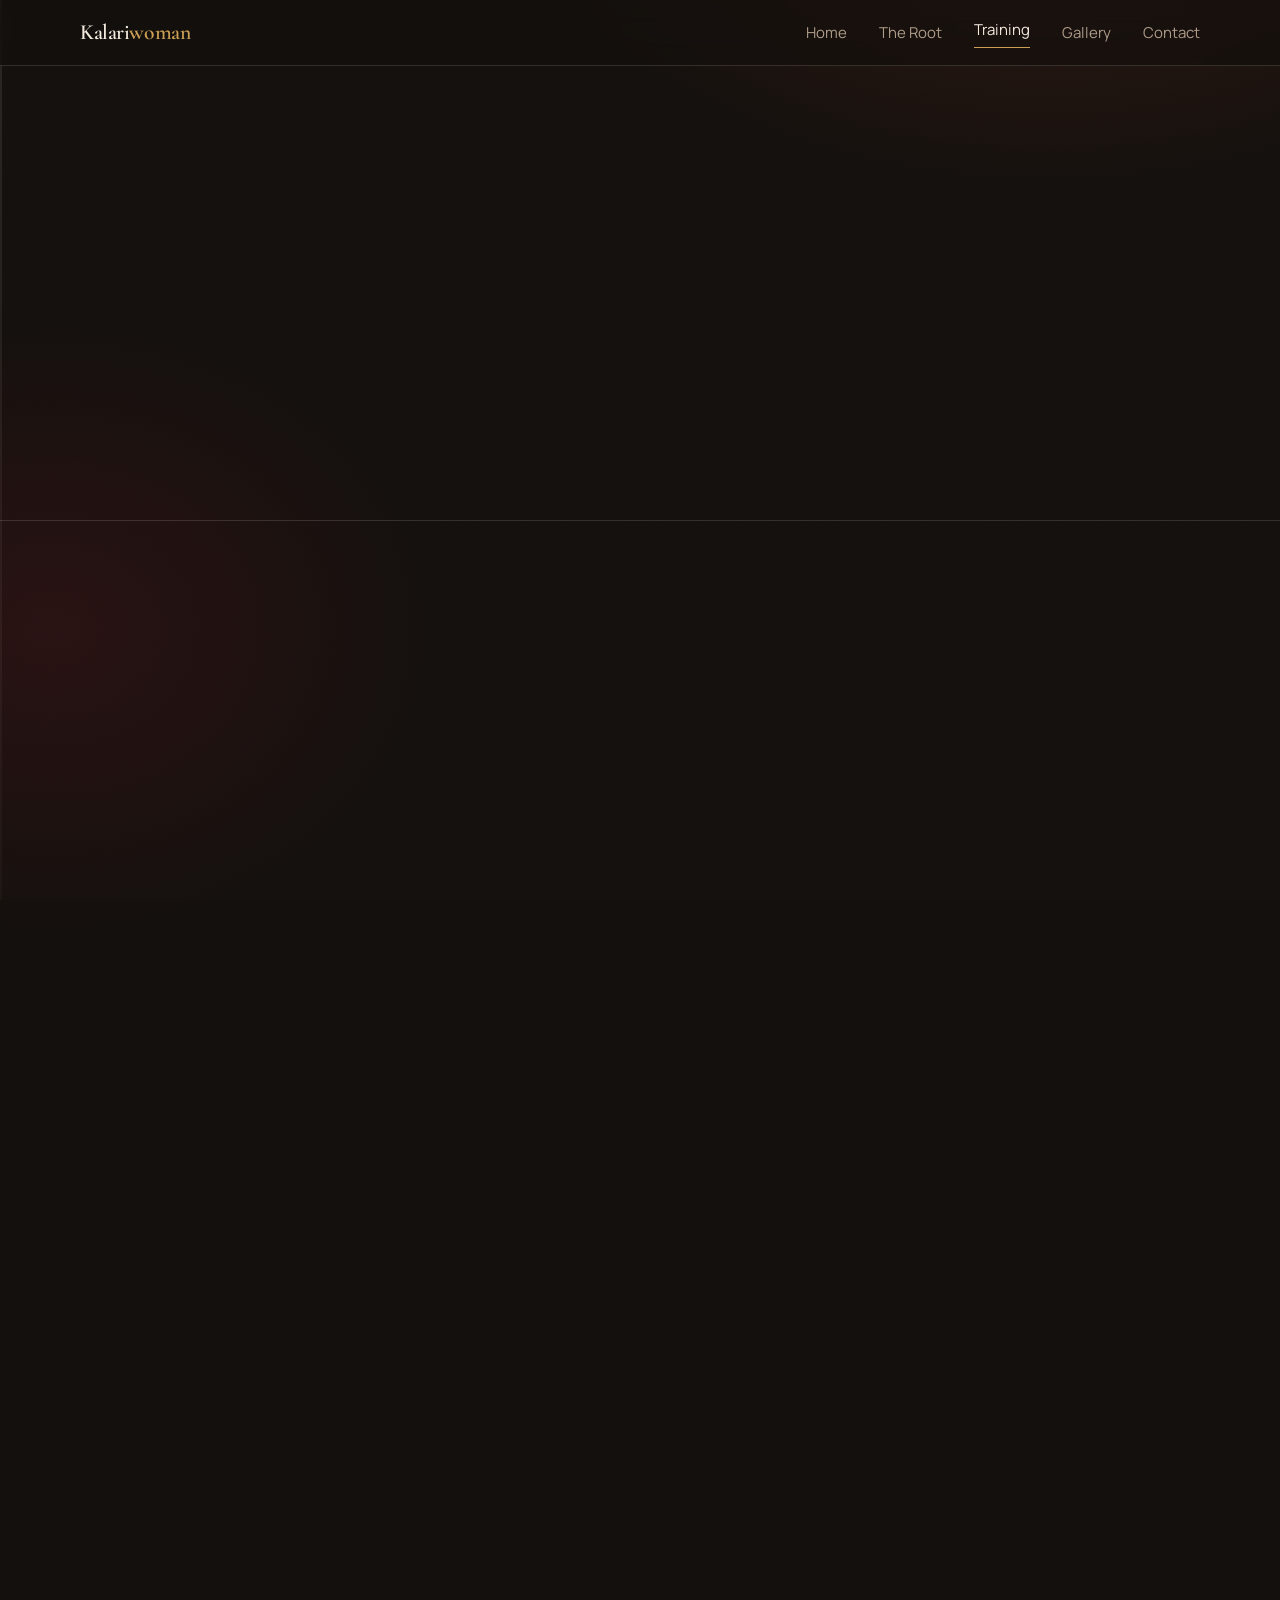
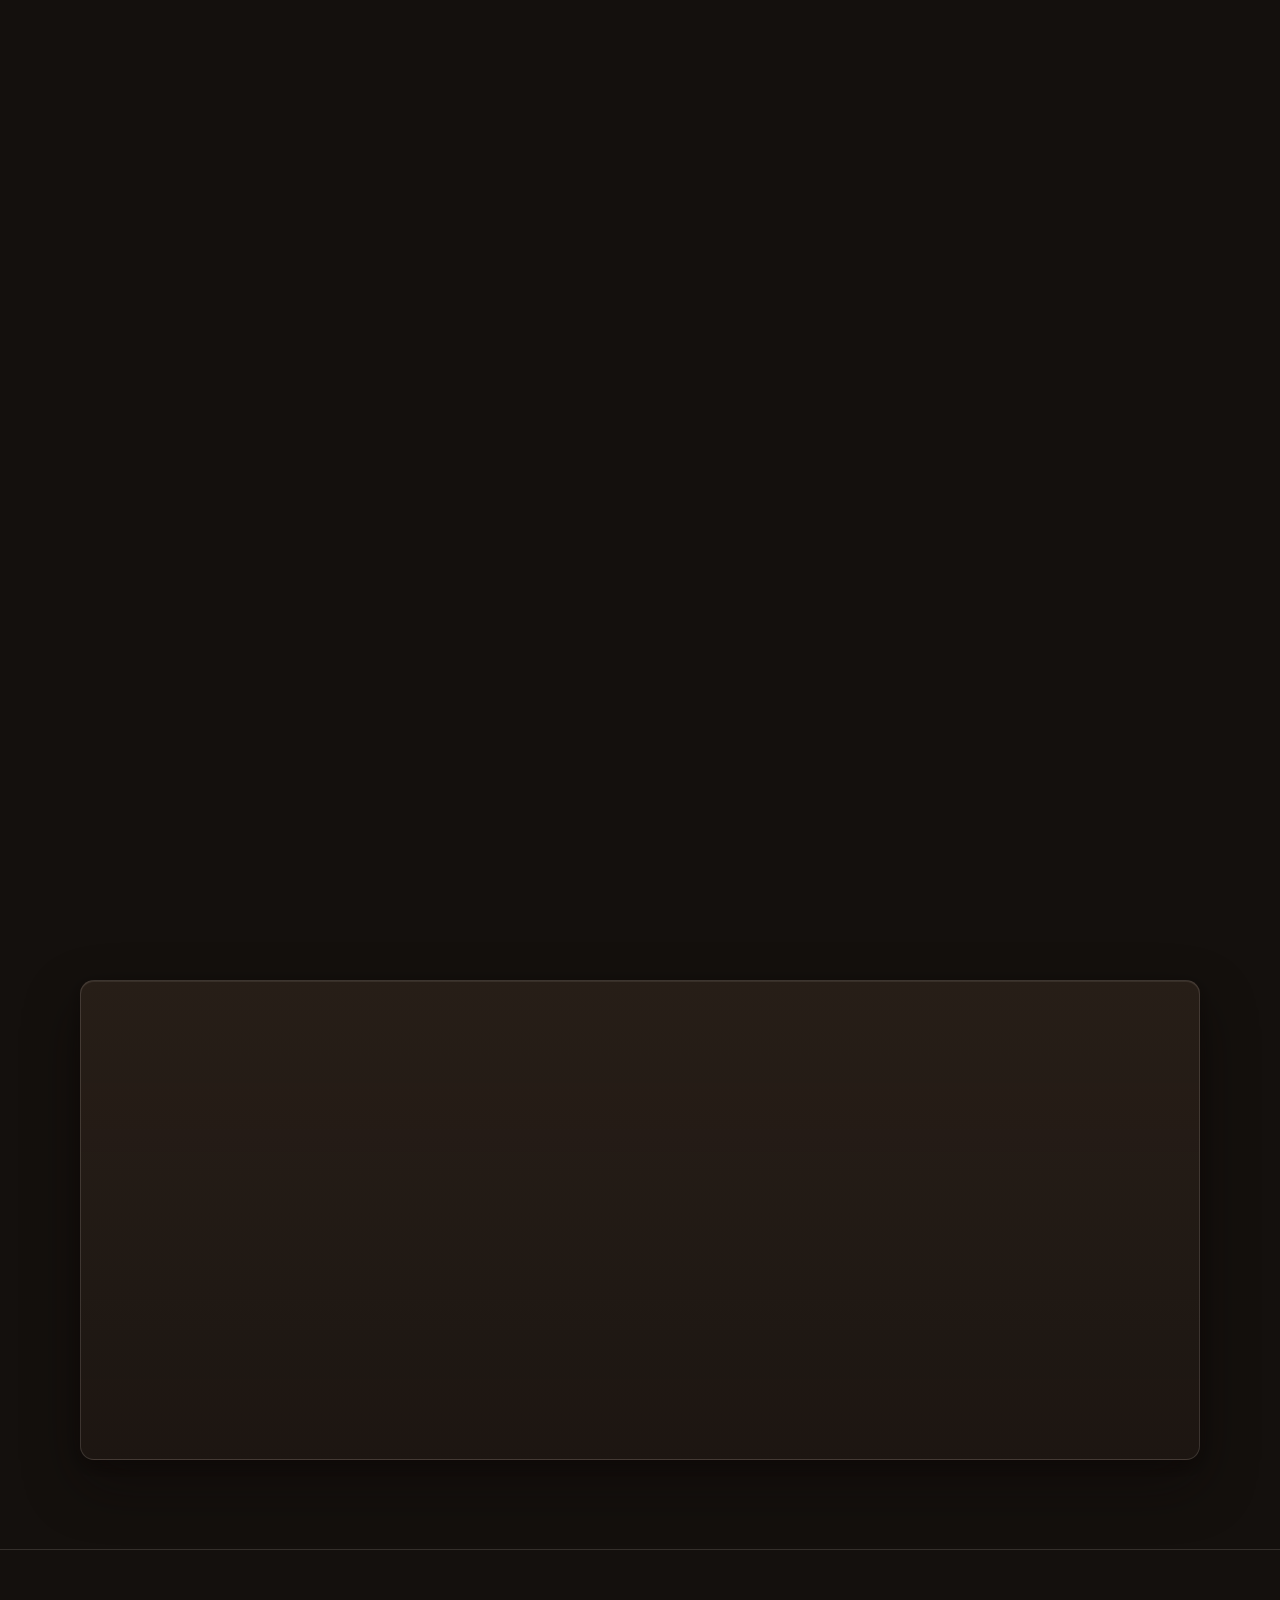
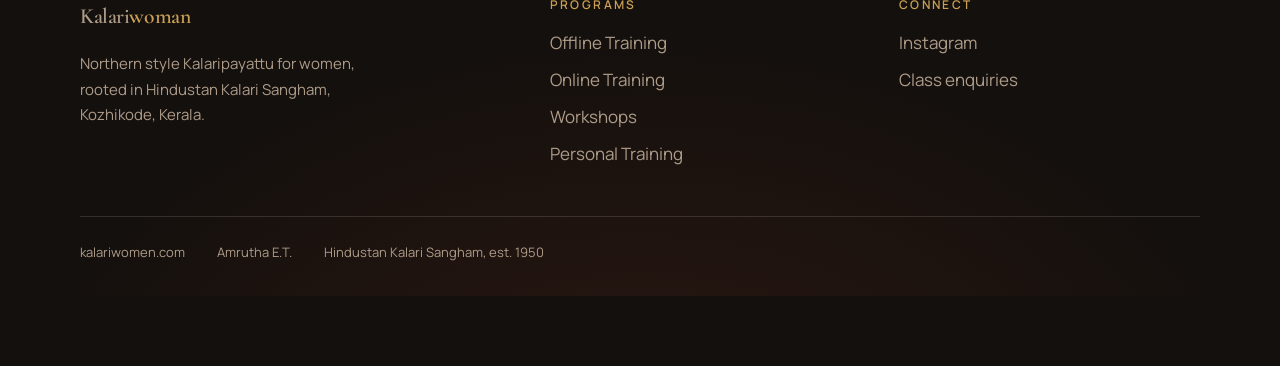
==== commit 20233c51: "Build the five-page Kalariwoman site Replaces the single landing page with the architecture Amrutha " ====
--- a/free-class.html
+++ b/free-class.html
@@ -2,196 +2,17 @@
 <html lang="en">
 <head>
 <meta charset="utf-8">
-<meta name="viewport" content="width=device-width, initial-scale=1, viewport-fit=cover">
-<title>Amrutha E T · Free Online Kalaripayattu Class</title>
-<meta name="description" content="Join a free, live online Kalaripayattu class with Amrutha E T, granddaughter of Guru Veerasree Sami Gurukkal. No experience or equipment needed.">
-<link rel="icon" href="data:image/svg+xml,<svg xmlns='http://www.w3.org/2000/svg' viewBox='0 0 32 32'><rect width='32' height='32' rx='7' fill='%230F0B08'/><circle cx='16' cy='16' r='7' fill='%23E4600C'/></svg>">
-<link rel="preconnect" href="https://fonts.googleapis.com">
-<link rel="preconnect" href="https://fonts.gstatic.com" crossorigin>
-<link href="https://fonts.googleapis.com/css2?family=Archivo:wght@400;500;600&family=Eczar:wght@500;600;700&display=swap" rel="stylesheet">
-<link rel="stylesheet" href="scrollcraft.css">
-<link rel="stylesheet" href="free-class.css">
+<title>Moved — Kalariwoman</title>
+<meta name="robots" content="noindex">
+<link rel="canonical" href="programs.html">
+<meta http-equiv="refresh" content="0; url=programs.html">
+<style>
+  body { margin: 0; min-height: 100svh; display: grid; place-items: center;
+         background: #14100D; color: #F4EBDF; font-family: system-ui, sans-serif; padding: 2rem; }
+  a { color: #CBA054; }
+</style>
 </head>
 <body>
-
-<div class="sc-grain" aria-hidden="true"></div>
-
-<div class="fc-chrome">
-  <p class="fc-chrome__mast"><a href="index.html">Hindustan Kalari Sangham</a></p>
-  <p class="fc-folio" aria-hidden="true"><span class="fc-folio__num">01</span><span class="fc-folio__title">Welcome</span></p>
-</div>
-
-<ol class="fc-rail" aria-hidden="true">
-  <li class="fc-rail__item" data-chapter="0" style="--fc-rot:-6deg"><span class="fc-rail__print"><svg viewBox="0 0 24 34" fill="currentColor"><ellipse cx="12.5" cy="22.5" rx="6.6" ry="10"/><ellipse cx="5.6" cy="8.4" rx="3" ry="3.6"/><circle cx="11" cy="4.6" r="2.35"/><circle cx="15.8" cy="4.9" r="2.05"/><circle cx="19.6" cy="7.4" r="1.75"/><circle cx="21.6" cy="11" r="1.5"/></svg></span></li>
-  <li class="fc-rail__item" data-chapter="1" style="--fc-rot:7deg"><span class="fc-rail__print"><svg viewBox="0 0 24 34" fill="currentColor"><ellipse cx="12.5" cy="22.5" rx="6.6" ry="10"/><ellipse cx="5.6" cy="8.4" rx="3" ry="3.6"/><circle cx="11" cy="4.6" r="2.35"/><circle cx="15.8" cy="4.9" r="2.05"/><circle cx="19.6" cy="7.4" r="1.75"/><circle cx="21.6" cy="11" r="1.5"/></svg></span></li>
-  <li class="fc-rail__item" data-chapter="2" style="--fc-rot:-7deg"><span class="fc-rail__print"><svg viewBox="0 0 24 34" fill="currentColor"><ellipse cx="12.5" cy="22.5" rx="6.6" ry="10"/><ellipse cx="5.6" cy="8.4" rx="3" ry="3.6"/><circle cx="11" cy="4.6" r="2.35"/><circle cx="15.8" cy="4.9" r="2.05"/><circle cx="19.6" cy="7.4" r="1.75"/><circle cx="21.6" cy="11" r="1.5"/></svg></span></li>
-  <li class="fc-rail__item" data-chapter="3" style="--fc-rot:7deg"><span class="fc-rail__print"><svg viewBox="0 0 24 34" fill="currentColor"><ellipse cx="12.5" cy="22.5" rx="6.6" ry="10"/><ellipse cx="5.6" cy="8.4" rx="3" ry="3.6"/><circle cx="11" cy="4.6" r="2.35"/><circle cx="15.8" cy="4.9" r="2.05"/><circle cx="19.6" cy="7.4" r="1.75"/><circle cx="21.6" cy="11" r="1.5"/></svg></span></li>
-  <li class="fc-rail__item" data-chapter="4" style="--fc-rot:-6deg"><span class="fc-rail__print"><svg viewBox="0 0 24 34" fill="currentColor"><ellipse cx="12.5" cy="22.5" rx="6.6" ry="10"/><ellipse cx="5.6" cy="8.4" rx="3" ry="3.6"/><circle cx="11" cy="4.6" r="2.35"/><circle cx="15.8" cy="4.9" r="2.05"/><circle cx="19.6" cy="7.4" r="1.75"/><circle cx="21.6" cy="11" r="1.5"/></svg></span></li>
-  <li class="fc-rail__item" data-chapter="5" style="--fc-rot:6deg"><span class="fc-rail__print"><svg viewBox="0 0 24 34" fill="currentColor"><ellipse cx="12.5" cy="22.5" rx="6.6" ry="10"/><ellipse cx="5.6" cy="8.4" rx="3" ry="3.6"/><circle cx="11" cy="4.6" r="2.35"/><circle cx="15.8" cy="4.9" r="2.05"/><circle cx="19.6" cy="7.4" r="1.75"/><circle cx="21.6" cy="11" r="1.5"/></svg></span></li>
-  <li class="fc-rail__item" data-chapter="6" style="--fc-rot:-7deg"><span class="fc-rail__print"><svg viewBox="0 0 24 34" fill="currentColor"><ellipse cx="12.5" cy="22.5" rx="6.6" ry="10"/><ellipse cx="5.6" cy="8.4" rx="3" ry="3.6"/><circle cx="11" cy="4.6" r="2.35"/><circle cx="15.8" cy="4.9" r="2.05"/><circle cx="19.6" cy="7.4" r="1.75"/><circle cx="21.6" cy="11" r="1.5"/></svg></span></li>
-</ol>
-
-<main id="top">
-
-  <section class="chapter chapter--hero" data-chapter="0" data-folio="Welcome">
-    <div class="sc-wrap">
-      <div class="fc-hero" data-sc-in data-sc-stagger="80">
-        <p class="fc-hero__eyebrow">Kalariwoman · Amrutha E T</p>
-        <h1>Come stand on the floor, once, for nothing.</h1>
-        <p class="sc-body">One free, live online Kalaripayattu class. No mat, no uniform, no
-          experience. Just one class on a video call, taught the way it has always been
-          taught, by someone who has trained in it since childhood.</p>
-        <a class="fc-btn" href="https://www.instagram.com/kalariwoman_amruthaet_revathi/" target="_blank" rel="noopener">Reserve the free class</a>
-        <p class="fc-hero__foot">
-          <span>Taught live over video</span>
-          <span>Open to complete beginners</span>
-          <span>Hindustan Kalari Sangham, Kerala</span>
-        </p>
-      </div>
-    </div>
-  </section>
-
-  <section class="chapter chapter--recognition" data-chapter="1" data-folio="Recognition" id="recognition">
-    <div class="sc-wrap fc-grid">
-      <div class="sc-stack" data-sc-in data-sc-stagger="70">
-        <h2>You already carry more than you know.</h2>
-        <p class="sc-body">Most days you hold a version of yourself back. Kalaripayattu was
-          built for the opposite of that: strength that does not apologise, focus that does
-          not waver, a body that finally feels like it belongs to you again.</p>
-        <blockquote class="fc-quote">To the women looking to break boundaries, connect with
-          an ancient lineage, and build a body that feels unstoppable &mdash; this is your
-          sign.</blockquote>
-      </div>
-      <figure class="fc-media" data-sc-reveal="right" data-sc-reveal-at="0.1 0.6">
-        <img src="images/post-5-hq.jpg" width="1080" height="1080" loading="lazy"
-             data-sc-parallax="0.4"
-             alt="Amrutha E T standing among flowering trees outside the kalari, arms open.">
-        <figcaption>Amrutha, outside Hindustan Kalari Sangham.</figcaption>
-      </figure>
-    </div>
-  </section>
-
-  <section class="chapter chapter--tension" data-chapter="2" data-folio="The doubt" id="tension">
-    <div class="sc-wrap fc-grid fc-grid--media-left">
-      <figure class="fc-media" data-sc-reveal="left" data-sc-reveal-at="0.1 0.6">
-        <img src="images/post-3-hq.jpg" width="959" height="639" loading="lazy"
-             data-sc-parallax="0.4"
-             alt="Amrutha E T mid-technique with a dagger, completely still, focused.">
-        <figcaption>Amrutha, mid-technique with the dagger.</figcaption>
-      </figure>
-      <div class="sc-stack" data-sc-in data-sc-stagger="70">
-        <h2>But the floor can feel very far away.</h2>
-        <dl class="fc-doubts">
-          <dt>I have never done a martial art.</dt>
-          <dd>Every student on that floor started there. The free class assumes nothing.</dd>
-          <dt>The nearest kalari is an ocean away.</dt>
-          <dd>This one is not. It comes to your living room, over video, live.</dd>
-          <dt>I am not sure my body is "the type" that does this.</dt>
-          <dd>Kalaripayattu was shaped by generations of bodies, all different. Yours is one of them.</dd>
-        </dl>
-      </div>
-    </div>
-  </section>
-
-  <section class="chapter chapter--turn" data-chapter="3" data-folio="The offer" id="turn">
-    <div class="sc-wrap fc-grid">
-      <div class="sc-stack" data-sc-in data-sc-stagger="70">
-        <h2>One free class. Live. Online. Yours.</h2>
-        <p class="sc-body">Once, before you commit to anything, Amrutha teaches a complete
-          beginner class over video call, exactly as she would on the kalari floor: breath,
-          stance, and the animal postures that build the whole foundation of the practice.
-          It is a first, honest taste of a discipline that has moved through her family for
-          generations, not a sales call.</p>
-        <p class="sc-body">You need a phone or a laptop with a camera, clothes you can move
-          in, and roughly the space of a yoga mat. Nothing else.</p>
-        <a class="fc-btn" href="https://www.instagram.com/kalariwoman_amruthaet_revathi/" target="_blank" rel="noopener">Reserve the free class</a>
-      </div>
-      <figure class="fc-media" data-sc-reveal="right" data-sc-reveal-at="0.1 0.6">
-        <img src="images/post-7-hq.jpg" width="1079" height="703" loading="lazy"
-             data-sc-parallax="0.4"
-             alt="Amrutha E T facing a training partner in an outdoor sword demonstration beside the backwaters.">
-        <figcaption>Sword practice outdoors, beside the Kerala backwaters.</figcaption>
-      </figure>
-    </div>
-  </section>
-
-  <section class="chapter chapter--substance" data-chapter="4" data-folio="Lineage" id="lineage">
-    <div class="sc-wrap fc-grid">
-      <div class="sc-stack" data-sc-in data-sc-stagger="80">
-        <h2>This is not a trend. It is a lineage.</h2>
-        <p class="sc-body">Amrutha is the granddaughter of Guru Veerasree Sami Gurukkal. She
-          trains at Hindustan Kalari Sangham, on the same red-earth floor, under the same oil
-          lamps, in a tradition considered one of the oldest fighting systems in the world.</p>
-        <blockquote class="fc-quote">This very floor is where I took my first steps, and over
-          the years, it has become a part of who I am.</blockquote>
-        <figure class="fc-lineage">
-          <img src="images/profile-hq.jpg" width="320" height="320" loading="lazy"
-               alt="An elder guru tying a ceremonial thread on a young student during a kalari blessing ritual, oil lamps and offerings behind them.">
-          <figcaption>A kalari blessing ritual, the same tradition Amrutha continues.</figcaption>
-        </figure>
-      </div>
-      <figure class="fc-media" data-sc-reveal="up" data-sc-reveal-at="0.1 0.6">
-        <img src="images/post-6-hq.jpg" width="1122" height="1403" loading="lazy"
-             data-sc-parallax="0.5"
-             alt="Amrutha E T in a night ritual on the red-earth kalari floor, hand raised to her forehead, oil lamps lit behind her.">
-        <figcaption>Amrutha, night practice at Hindustan Kalari Sangham.</figcaption>
-      </figure>
-    </div>
-  </section>
-
-  <section class="chapter chapter--range" data-chapter="5" data-folio="What you gain" id="benefits">
-    <div class="sc-wrap fc-grid">
-      <div data-sc-in data-sc-stagger="70">
-        <h2>What one class actually gives you.</h2>
-        <ul class="fc-benefits">
-          <li><strong>Breath and stance.</strong> <span>The two things every other technique in the art is built on.</span></li>
-          <li><strong>Focus under pressure.</strong> <span>Trained through repetition and attention, not force.</span></li>
-          <li><strong>Flexibility and control.</strong> <span>From postures modelled on real animals, still practised as they were centuries ago.</span></li>
-          <li><strong>A living tradition.</strong> <span>Technique passed hand to hand from a living teacher, not from a manual.</span></li>
-          <li><strong>A place to keep going.</strong> <span>If it resonates, regular online and offline classes continue from exactly here.</span></li>
-        </ul>
-      </div>
-      <div class="fc-stack-media">
-        <figure class="fc-media" data-sc-reveal="up" data-sc-reveal-at="0.12 0.6">
-          <img src="images/post-2-hq.jpg" width="1052" height="1315" loading="lazy"
-               alt="Amrutha E T in a sword and shield fighting stance on the kalari floor.">
-          <figcaption>Amrutha, sword and shield.</figcaption>
-        </figure>
-        <figure class="fc-media" data-sc-reveal="up" data-sc-reveal-at="0.2 0.68">
-          <img src="images/post-1-hq.jpg" width="3840" height="2160" loading="lazy"
-               alt="A Kalaripayattu demonstration on stage by the wider school, a performer mid-jump strike.">
-          <figcaption>A demonstration by the wider Hindustan Kalari Sangham school.</figcaption>
-        </figure>
-      </div>
-    </div>
-  </section>
-
-  <section class="chapter chapter--close" data-chapter="6" data-folio="Reserve" id="join">
-    <div class="sc-wrap fc-grid">
-      <div class="fc-colophon" data-sc-in data-sc-stagger="70">
-        <h2>The floor is open.</h2>
-        <p class="fc-ask">Write to Amrutha on Instagram,
-          <a class="fc-line-link" href="https://www.instagram.com/kalariwoman_amruthaet_revathi/" target="_blank" rel="noopener">@kalariwoman_amruthaet_revathi</a>,
-          to reserve the next free online class. She will send you the date and the call
-          link herself.</p>
-        <div class="fc-foot">
-          <span>Amrutha E T</span>
-          <span>Hindustan Kalari Sangham</span>
-          <a href="index.html">Back to the main site</a>
-        </div>
-      </div>
-      <figure class="fc-media" data-sc-reveal="up" data-sc-reveal-at="0.1 0.6">
-        <img src="images/post-4-hq.jpg" width="799" height="999" loading="lazy"
-             alt="Amrutha E T low in a ready stance on the kalari floor, hands raised, looking straight ahead.">
-        <figcaption>Ready stance. Where every class begins.</figcaption>
-      </figure>
-    </div>
-  </section>
-
-</main>
-
-<script src="scrollcraft.js"></script>
-<script>ScrollCraft.mount(document.body);</script>
-<script src="free-class.js"></script>
+  <p>This page has moved to <a href="programs.html">Training &amp; Offerings</a>.</p>
 </body>
 </html>
